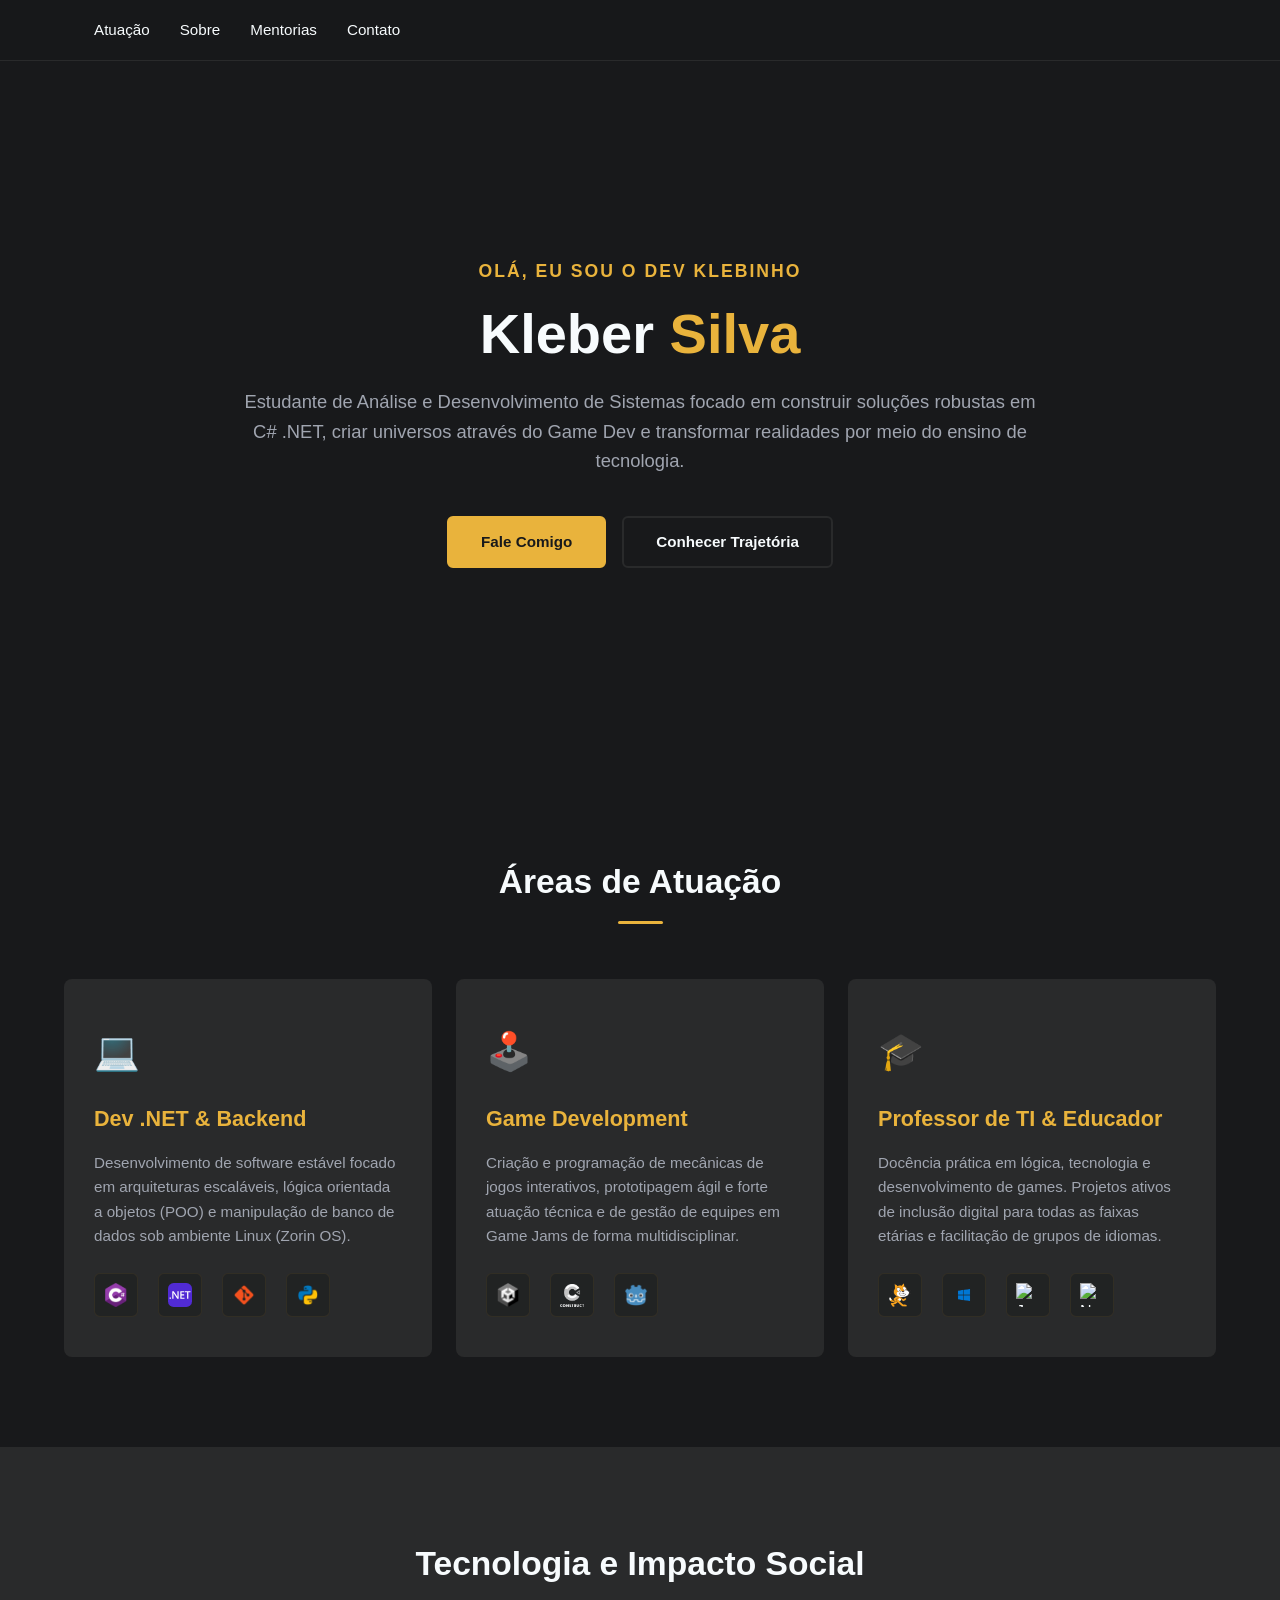
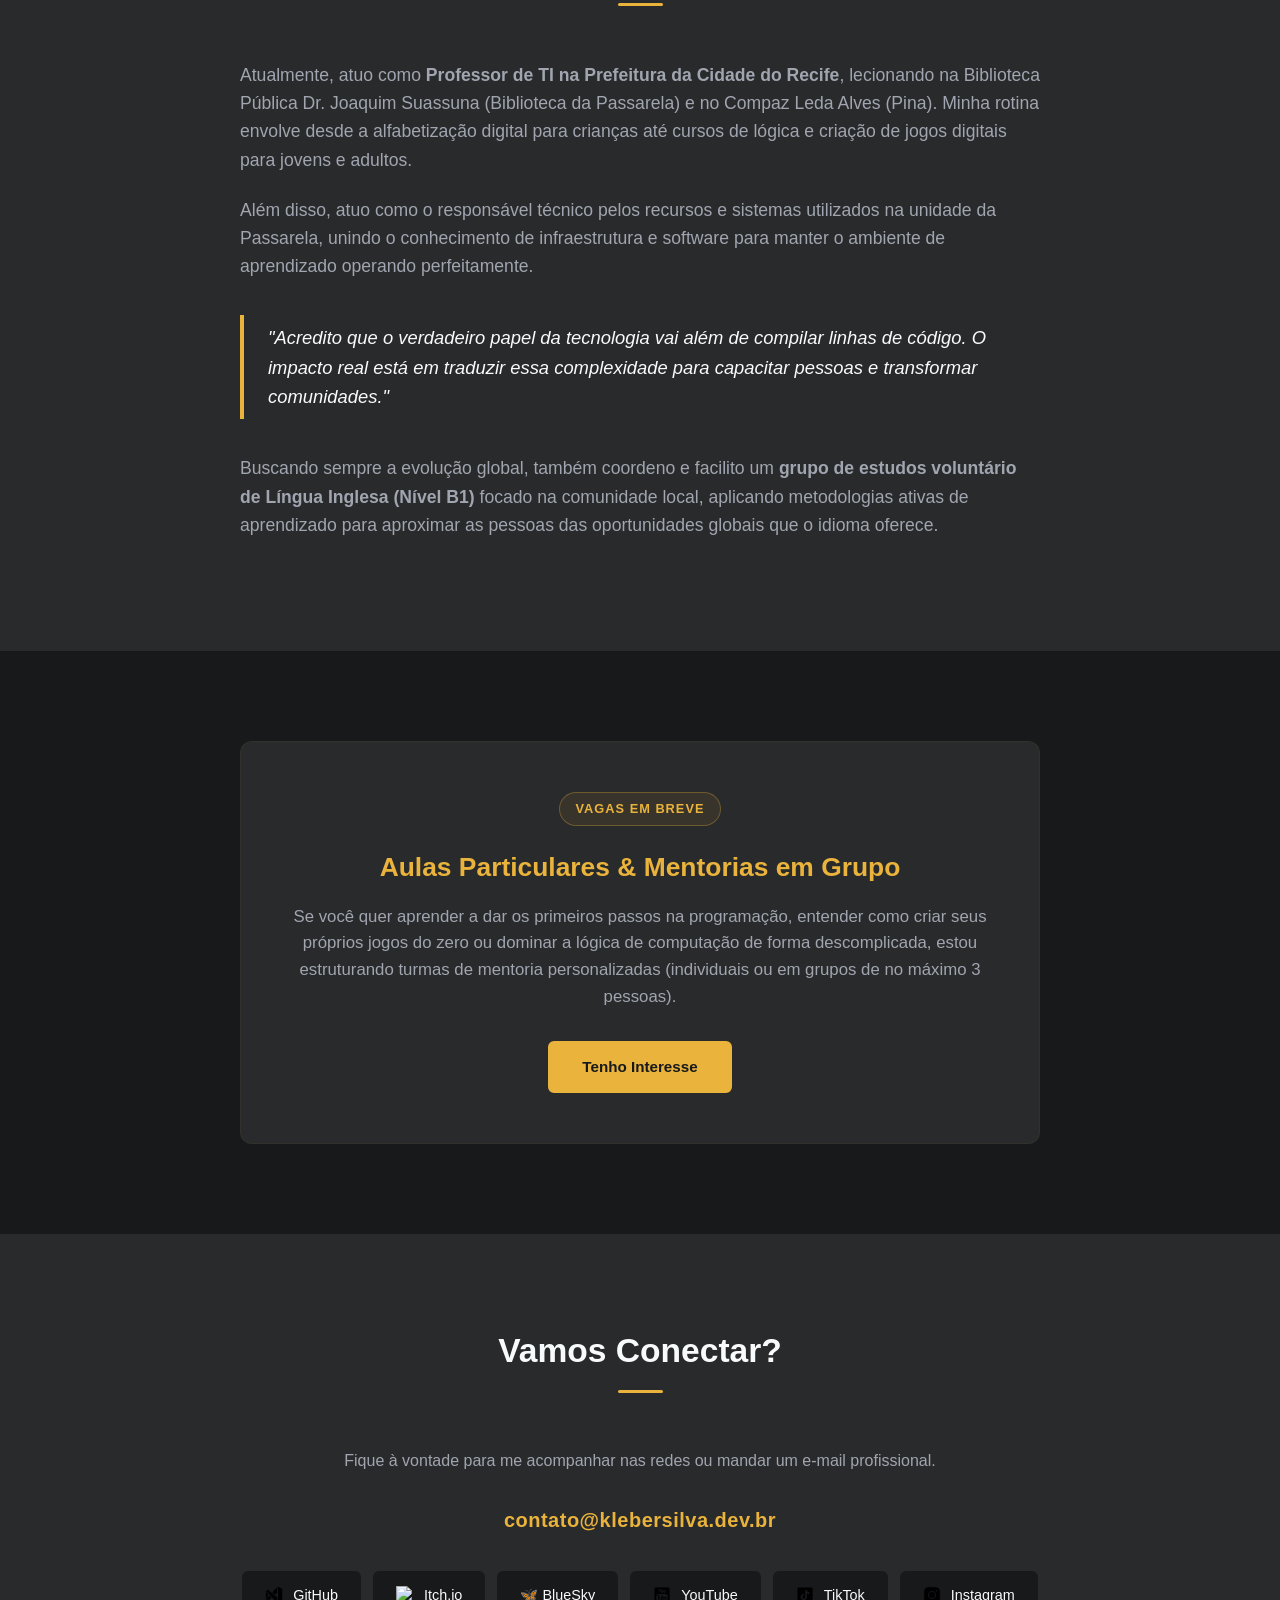
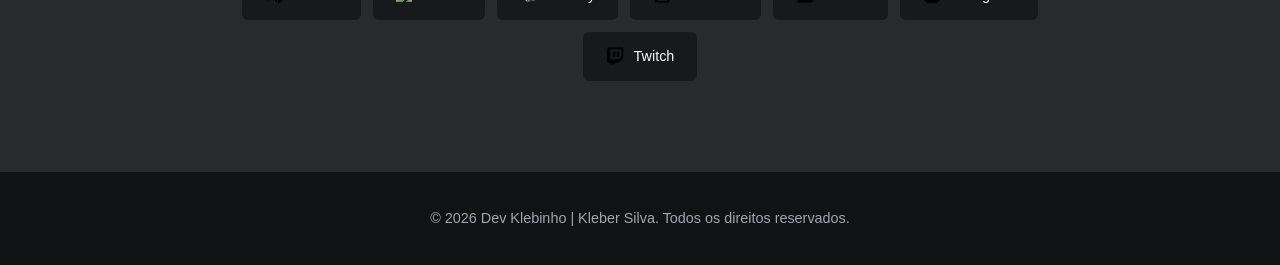
==== index.html @ 74c8eb82 "changing style.css to root paste" ====
<!DOCTYPE html>
<html lang="pt-BR">
<head>
    <meta charset="UTF-8">
    <meta name="viewport" content="width=device-width, initial-scale=1.0">
    <title>Kleber Silva | Portfolio</title>
    <link rel="stylesheet" href="./styles.css">
</head>
<body>

    <!-- NAVBAR -->
    <header>
        <div class="nav-container">
            <button class="menu-toggle" id="mobile-menu" aria-label="Abrir menu">
                <span class="bar"></span>
                <span class="bar"></span>
                <span class="bar"></span>
            </button>
            <nav class="nav-menu">
                <a href="#vertentes">Atuação</a>
                <a href="#sobre">Sobre</a>
                <a href="#mentorias">Mentorias</a>
                <a href="#contato">Contato</a>
            </nav>
        </div>
    </header>

    <!-- HERO SECTION -->
    <section class="hero">
        <div class="hero-container">
            <h2>OLÁ, EU SOU O DEV KLEBINHO</h2>
            <h1>Kleber <span>Silva</span></h1>
            <p>Estudante de Análise e Desenvolvimento de Sistemas focado em construir soluções robustas em C# .NET, criar universos através do Game Dev e transformar realidades por meio do ensino de tecnologia.</p>
            <div class="cta-buttons">
                <a href="#contato" class="btn btn-primary">Fale Comigo</a>
                <a href="#sobre" class="btn btn-secondary">Conhecer Trajetória</a>
            </div>
        </div>
    </section>

    <!-- VERTENTES SECTION -->
    <section id="vertentes" class="section-container">
        <h2 class="section-title">Áreas de Atuação</h2>
        <div class="verticais-grid">
            
            <!-- DEV .NET -->
            <div class="vertical-card">
                <div class="card-icon">💻</div>
                <h3>Dev .NET & Backend</h3>
                <p>Desenvolvimento de software estável focado em arquiteturas escaláveis, lógica orientada a objetos (POO) e manipulação de banco de dados sob ambiente Linux (Zorin OS).</p>
                <div class="tech-icons-grid">
                    <div class="icon-box"><img src="Public/Assets/icons/100px/c-sharp.png" alt="C#" title="C#"></div>
                    <div class="icon-box"><img src="Public/Assets/icons/DotNet.svg" alt="DOTNET" title=".NET"></div>
                    <div class="icon-box"><img src="Public/Assets/icons/50px/icons8-git-50.png" alt="Git" title="Git"></div>
                    <div class="icon-box"><img src="Public/Assets/icons/50px/icons8-python-50.png" alt="Python" title="Python"></div>
                </div>
            </div>

            <!-- GAME DEV -->
            <div class="vertical-card">
                <div class="card-icon">🕹️</div>
                <h3>Game Development</h3>
                <p>Criação e programação de mecânicas de jogos interativos, prototipagem ágil e forte atuação técnica e de gestão de equipes em Game Jams de forma multidisciplinar.</p>
                <div class="tech-icons-grid">
                    <div class="icon-box"><img src="Public/Assets/icons/100px/unity-icon.png" alt="Unity" title="Unity"></div>
                    <div class="icon-box"><img src="Public/Assets/icons/100px/construct-logo.png" alt="Construct 3" title="Construct 3"></div>
                    <div class="icon-box"><img src="Public/Assets/icons/50px/Godot_icon_50px.png" alt="Godot" title="Godot"></div>
                </div>
            </div>

            <!-- PROFESSOR DE TI -->
            <div class="vertical-card">
                <div class="card-icon">🎓</div>
                <h3>Professor de TI & Educador</h3>
                <p>Docência prática em lógica, tecnologia e desenvolvimento de games. Projetos ativos de inclusão digital para todas as faixas etárias e facilitação de grupos de idiomas.</p>
                <div class="tech-icons-grid">
                    <div class="icon-box"><img src="Public/Assets/icons/scratch-cat.png" alt="scratch" title="Scratch"></div>
                    <div class="icon-box"><img src="Public/Assets/icons/window-10-logo.webp" alt="windows" title="Windows"></div>
                    <div class="icon-box"><img src="Public/Assets/icons/" alt="JavaScript" title="JavaScript"></div>
                    <div class="icon-box"><img src="Public/Assets/icons/50px/icons8-nodejs-50.png" alt="Node.js" title="Node.js"></div>
                </div>
            </div>

        </div>
    </section>

    <!-- ABOUT & SOCIAL IMPACT SECTION -->
    <section id="sobre" class="bg-alternate">
        <div class="section-container">
            <h2 class="section-title">Tecnologia e Impacto Social</h2>
            <div class="about-content">
                <p>Atualmente, atuo como <strong>Professor de TI na Prefeitura da Cidade do Recife</strong>, lecionando na Biblioteca Pública Dr. Joaquim Suassuna (Biblioteca da Passarela) e no Compaz Leda Alves (Pina). Minha rotina envolve desde a alfabetização digital para crianças até cursos de lógica e criação de jogos digitais para jovens e adultos.</p>
                
                <p>Além disso, atuo como o responsável técnico pelos recursos e sistemas utilizados na unidade da Passarela, unindo o conhecimento de infraestrutura e software para manter o ambiente de aprendizado operando perfeitamente.</p>
                
                <div class="highlight-box">
                    "Acredito que o verdadeiro papel da tecnologia vai além de compilar linhas de código. O impacto real está em traduzir essa complexidade para capacitar pessoas e transformar comunidades."
                </div>

                <p>Buscando sempre a evolução global, também coordeno e facilito um <strong>grupo de estudos voluntário de Língua Inglesa (Nível B1)</strong> focado na comunidade local, aplicando metodologias ativas de aprendizado para aproximar as pessoas das oportunidades globais que o idioma oferece.</p>
            </div>
        </div>
    </section>

    <!-- MENTORIAS SECTION -->
    <section id="mentorias" class="section-container">
        <div class="mentoria-box">
            <span class="badge-vagas">VAGAS EM BREVE</span>
            <h3>Aulas Particulares & Mentorias em Grupo</h3>
            <p>Se você quer aprender a dar os primeiros passos na programação, entender como criar seus próprios jogos do zero ou dominar a lógica de computação de forma descomplicada, estou estruturando turmas de mentoria personalizadas (individuais ou em grupos de no máximo 3 pessoas).</p>
            <a href="mailto:contato@klebersilva.dev.br?subject=Interesse%20em%20Mentoria%20-%20Site" class="btn btn-primary">Tenho Interesse</a>
        </div>
    </section>

    <!-- CONTACT & SOCIALS SECTION -->
    <section id="contato" class="bg-alternate">
        <div class="section-container">
            <h2 class="section-title">Vamos Conectar?</h2>
            <p style="text-align: center; color: var(--text-muted); margin-bottom: 30px;">Fique à vontade para me acompanhar nas redes ou mandar um e-mail profissional.</p>
            
            <div style="text-align: center; margin-bottom: 35px;">
                <p style="font-size: 1.25rem; font-weight: bold; color: var(--accent-gold); letter-spacing: 0.5px;">contato@klebersilva.dev.br</p>
            </div>

            <div class="social-grid">
                <a href="https://github.com/devklebinho" target="_blank" class="social-link">
                    <img src="Public/Assets/icons/social/icons8-visual-studio-100.png" alt="GitHub" class="social-icon"> GitHub
                </a>
                <a href="https://devklebinho.itch.io" target="_blank" class="social-link">
                    <img src="Public/Assets/icons/social/icons8-itch-io-48.png" alt="Itch.io" class="social-icon"> Itch.io
                </a>
                <a href="https://bsky.app/profile/devklebinho.bsky.social" target="_blank" class="social-link">
                    🦋 BlueSky
                </a>
                <a href="https://www.youtube.com/@devklebinho" target="_blank" class="social-link">
                    <img src="Public/Assets/icons/social/icons8-youtube-100.png" alt="YouTube" class="social-icon"> YouTube
                </a>
                <a href="https://www.tiktok.com/@devklebinho" target="_blank" class="social-link">
                    <img src="Public/Assets/icons/social/icons8-tiktok-100.png" alt="TikTok" class="social-icon"> TikTok
                </a>
                <a href="https://www.instagram.com/devklebinho" target="_blank" class="social-link">
                    <img src="Public/Assets/icons/social/icons8-instagram-100.png" alt="Instagram" class="social-icon"> Instagram
                </a>
                <a href="https://twitch.tv/devklebinho" target="_blank" class="social-link">
                    <img src="Public/Assets/icons/social/icons8-twitch-100.png" alt="Twitch" class="social-icon"> Twitch
                </a>
            </div>
        </div>
    </section>

    <!-- FOOTER -->
    <footer>
        <p>&copy; 2026 Dev Klebinho | Kleber Silva. Todos os direitos reservados.</p>
    </footer>

    <script src="script.js"></script>
</body>
</html>
---- styles.css ----
* {
    box-sizing: border-box;
    margin: 0;
    padding: 0;
    font-family: 'Segoe UI', Tahoma, Geneva, Verdana, sans-serif;
    scroll-behavior: smooth;
}

:root {
    --bg-dark: #18191b;
    --bg-gray: #292a2b;
    --accent-gold: #e9b33c;
    --text-light: #f7fbfd;
    --text-muted: #a0a5b0;
    --card-hover: #323436;
}

body {
    background-color: var(--bg-dark);
    color: var(--text-light);
    line-height: 1.6;
}

/* NAVBAR */
header {
    background-color: rgba(24, 25, 27, 0.95);
    position: fixed;
    width: 100%;
    top: 0;
    left: 0;
    z-index: 1000;
    border-bottom: 1px solid var(--bg-gray);
    backdrop-filter: blur(5px);
}

.nav-container {
    max-width: 1200px;
    margin: 0 auto;
    display: flex;
    justify-content: space-between;
    align-items: center;
    padding: 18px 24px;
}

.logo {
    font-size: 1.35rem;
    font-weight: bold;
    color: var(--text-light);
    text-decoration: none;
    letter-spacing: 0.5px;
}

.logo span {
    color: var(--accent-gold);
}

.nav-menu {
    display: flex;
    align-items: center;
}

.nav-menu a {
    color: var(--text-light);
    text-decoration: none;
    margin-left: 30px;
    font-size: 0.95rem;
    font-weight: 500;
    transition: color 0.25s ease;
}

.nav-menu a:hover {
    color: var(--accent-gold);
}

.menu-toggle {
    display: none;
    flex-direction: column;
    cursor: pointer;
    background: transparent;
    border: none;
}

.menu-toggle .bar {
    width: 25px;
    height: 3px;
    background-color: var(--text-light);
    margin: 4px 0;
    transition: 0.3s ease;
}

/* HERO SECTION */
.hero {
    min-height: 85vh;
    display: flex;
    align-items: center;
    justify-content: center;
    padding: 140px 24px 80px 24px;
    text-align: center;
}

.hero-container {
    max-width: 800px;
}

.hero h2 {
    font-size: 1.1rem;
    color: var(--accent-gold);
    margin-bottom: 15px;
    font-weight: 600;
    letter-spacing: 2px;
}

.hero h1 {
    font-size: 3.5rem;
    font-weight: 800;
    margin-bottom: 20px;
    color: var(--text-light);
    line-height: 1.2;
}

.hero h1 span {
    color: var(--accent-gold);
}

.hero p {
    font-size: 1.15rem;
    color: var(--text-muted);
    margin-bottom: 40px;
}

/* CTA BUTTONS */
.cta-buttons {
    display: flex;
    justify-content: center;
    gap: 16px;
}

.btn {
    display: inline-block;
    padding: 12px 32px;
    border-radius: 6px;
    font-weight: 600;
    text-decoration: none;
    transition: all 0.25s ease;
    font-size: 0.95rem;
}

.btn-primary {
    background-color: var(--accent-gold);
    color: var(--bg-dark);
    border: 2px solid var(--accent-gold);
}

.btn-primary:hover {
    background-color: transparent;
    color: var(--accent-gold);
}

.btn-secondary {
    background-color: transparent;
    color: var(--text-light);
    border: 2px solid var(--bg-gray);
}

.btn-secondary:hover {
    border-color: var(--accent-gold);
    color: var(--accent-gold);
    background-color: rgba(233, 179, 60, 0.02);
}

/* SECTIONS STRUCTURE */
.section-container {
    max-width: 1200px;
    margin: 0 auto;
    padding: 90px 24px;
}

.section-title {
    text-align: center;
    font-size: 2.1rem;
    margin-bottom: 55px;
    color: var(--text-light);
}

.section-title::after {
    content: '';
    display: block;
    width: 45px;
    height: 3px;
    background-color: var(--accent-gold);
    margin: 12px auto 0 auto;
    border-radius: 2px;
}

.bg-alternate {
    background-color: var(--bg-gray);
}

/* VERTICAIS GRID */
.verticais-grid {
    display: grid;
    grid-template-columns: repeat(3, 1fr);
    gap: 24px;
}

.vertical-card {
    background-color: var(--bg-gray);
    padding: 40px 30px;
    border-radius: 8px;
    border-top: 4px solid transparent;
    display: flex;
    flex-direction: column;
    transition: transform 0.3s ease, border-top-color 0.3s ease, background-color 0.3s ease;
}

.bg-alternate .vertical-card {
    background-color: var(--bg-dark);
}

.vertical-card:hover {
    transform: translateY(-6px);
    border-top-color: var(--accent-gold);
    background-color: var(--card-hover);
}

.card-icon {
    font-size: 2.3rem;
    margin-bottom: 20px;
}

.vertical-card h3 {
    font-size: 1.35rem;
    color: var(--accent-gold);
    margin-bottom: 15px;
}

.vertical-card p {
    color: var(--text-muted);
    font-size: 0.95rem;
    margin-bottom: 25px;
}

/* TECH ICONS INNER GRID */
.tech-icons-grid {
    display: flex;
    flex-wrap: wrap;
    gap: 20px;
    margin-top: auto;
}

.icon-box {
    background-color: rgba(24, 25, 27, 0.4);
    width: 44px;
    height: 44px;
    border-radius: 6px;
    display: flex;
    align-items: center;
    justify-content: center;
    border: 1px solid rgba(233, 179, 60, 0.08);
    transition: border-color 0.25s, transform 0.25s;
}

.bg-alternate .icon-box {
    background-color: rgba(41, 42, 43, 0.5);
}

.icon-box:hover {
    border-color: var(--accent-gold);
    transform: scale(1.08);
}

.icon-box img {
    width: 24px;
    height: 24px;
    object-fit: contain;
}

/* ABOUT SECTION */
.about-content {
    max-width: 800px;
    margin: 0 auto;
    font-size: 1.1rem;
    color: var(--text-muted);
}

.about-content p {
    margin-bottom: 22px;
}

.highlight-box {
    border-left: 4px solid var(--accent-gold);
    padding: 8px 0 8px 24px;
    margin: 35px 0;
    color: var(--text-light);
    font-style: italic;
    font-size: 1.15rem;
}

/* MENTORIAS SECTION */
.mentoria-box {
    background-color: var(--bg-gray);
    border-radius: 12px;
    padding: 50px 40px;
    text-align: center;
    max-width: 800px;
    margin: 0 auto;
    border: 1px solid rgba(233, 179, 60, 0.05);
}

.mentoria-box h3 {
    font-size: 1.65rem;
    color: var(--accent-gold);
    margin-bottom: 15px;
}

.mentoria-box p {
    color: var(--text-muted);
    margin-bottom: 30px;
    font-size: 1.05rem;
}

.badge-vagas {
    display: inline-block;
    background-color: rgba(233, 179, 60, 0.08);
    color: var(--accent-gold);
    padding: 6px 16px;
    border-radius: 20px;
    font-weight: 700;
    font-size: 0.8rem;
    margin-bottom: 20px;
    border: 1px solid rgba(233, 179, 60, 0.3);
    letter-spacing: 1px;
}

/* CONTACT & SOCIALS GRID */
.social-grid {
    display: flex;
    flex-wrap: wrap;
    justify-content: center;
    gap: 12px;
    max-width: 900px;
    margin: 30px auto 0 auto;
}

.social-link {
    display: flex;
    align-items: center;
    background-color: var(--bg-dark);
    color: var(--text-light);
    padding: 12px 22px;
    border-radius: 6px;
    text-decoration: none;
    font-weight: 500;
    font-size: 0.9rem;
    transition: all 0.25s ease;
    border: 1px solid transparent;
}

.social-link:hover {
    background-color: transparent;
    border-color: var(--accent-gold);
    color: var(--accent-gold);
    transform: translateY(-2px);
}

.social-icon {
    width: 18px;
    height: 18px;
    margin-right: 10px;
    object-fit: contain;
}

/* FOOTER */
footer {
    background-color: #111213;
    text-align: center;
    padding: 35px 24px;
    font-size: 0.9rem;
    color: var(--text-muted);
    border-top: 1px solid var(--bg-gray);
}

/* RESPONSIVIDADE */
@media (max-width: 992px) {
    .verticais-grid {
        grid-template-columns: 1fr;
        gap: 20px;
    }
    .hero h1 {
        font-size: 2.8rem;
    }
}

@media (max-width: 768px) {
    .menu-toggle {
        display: flex;
    }

    .nav-menu {
        display: none;
        flex-direction: column;
        width: 100%;
        position: absolute;
        top: 100%;
        left: 0;
        background-color: var(--bg-dark);
        border-bottom: 1px solid var(--bg-gray);
        padding: 20px 0;
        box-shadow: 0 10px 15px rgba(0,0,0,0.4);
    }

    .nav-menu.active {
        display: flex;
    }

    .nav-menu a {
        margin: 12px 0;
        width: 100%;
        text-align: center;
        font-size: 1.1rem;
        margin-left: 0;
    }
    
    .menu-toggle.active .bar:nth-child(2) { opacity: 0; }
    .menu-toggle.active .bar:nth-child(1) { transform: translateY(11px) rotate(45deg); }
    .menu-toggle.active .bar:nth-child(3) { transform: translateY(-11px) rotate(-45deg); }

    .hero h1 {
        font-size: 2.3rem;
    }
    .hero h2 {
        font-size: 0.95rem;
    }
    .cta-buttons {
        flex-direction: column;
        gap: 12px;
    }
    .btn {
        width: 100%;
    }
}
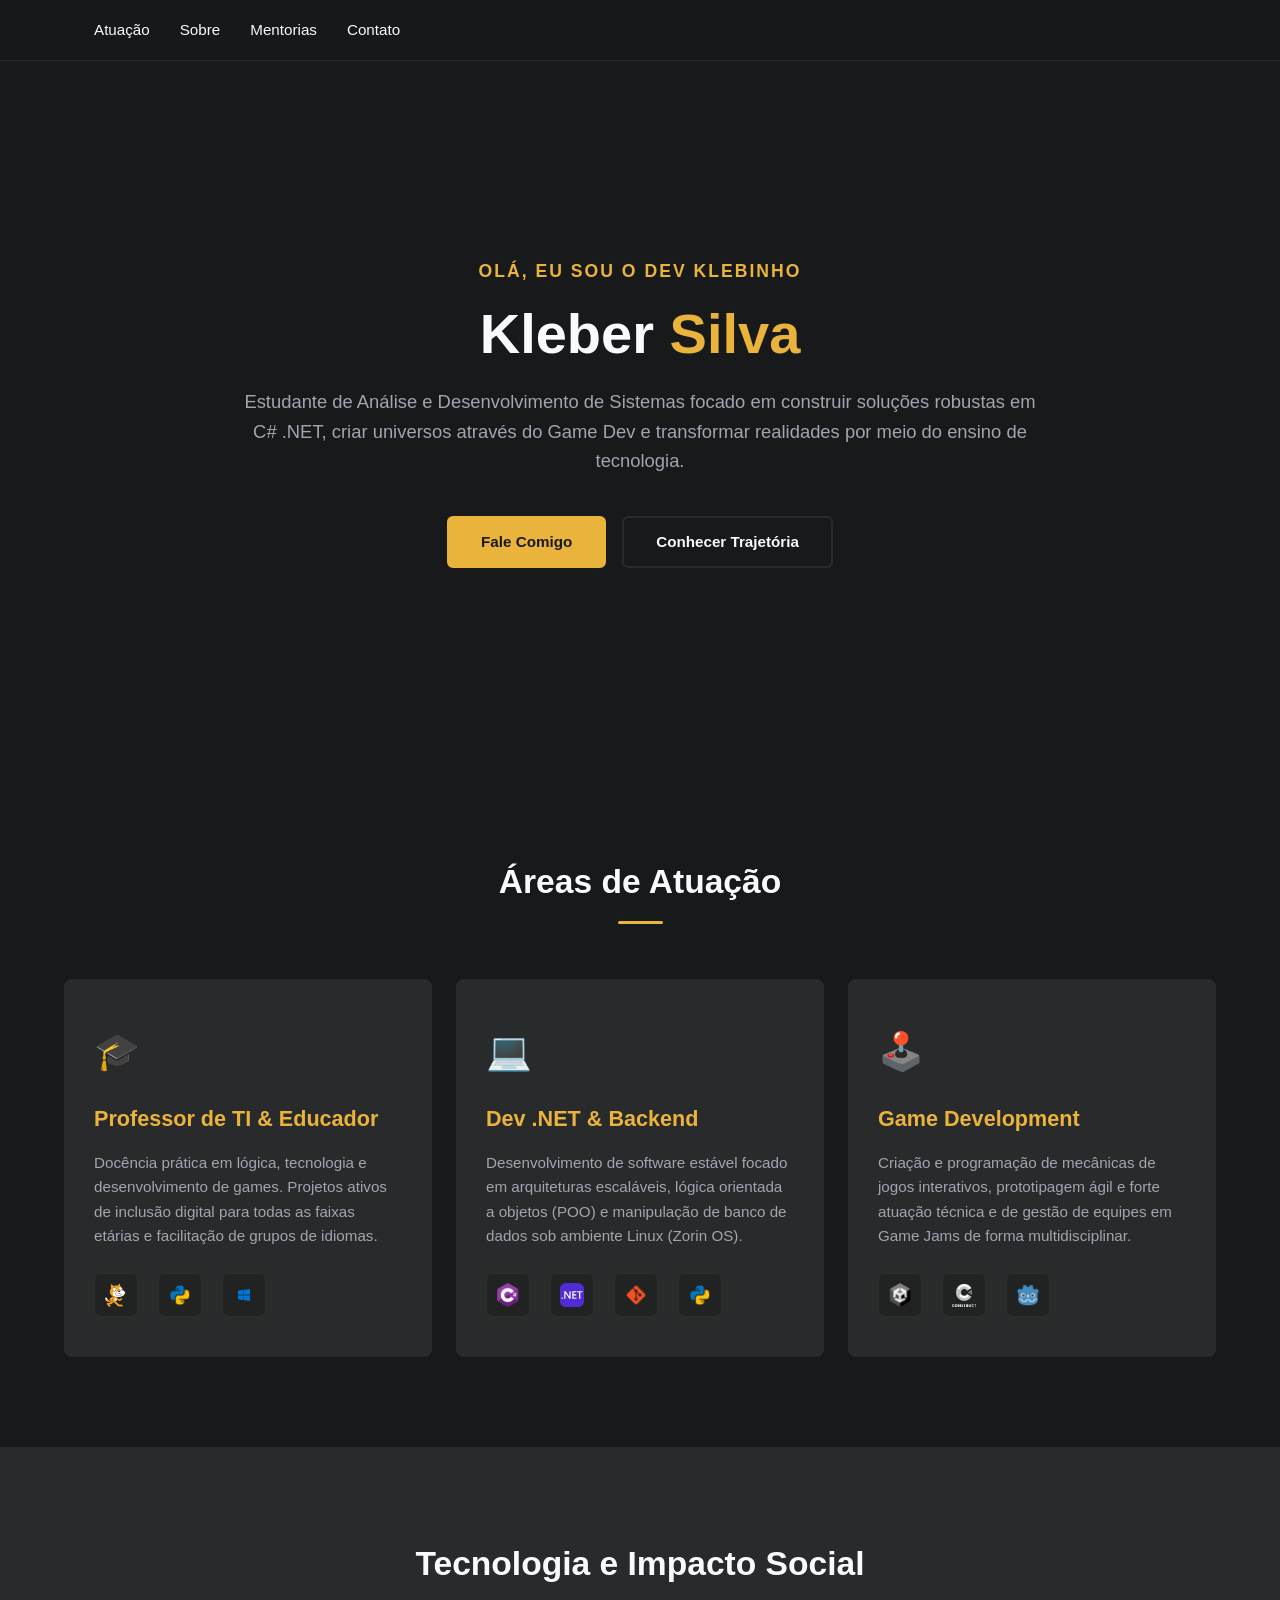
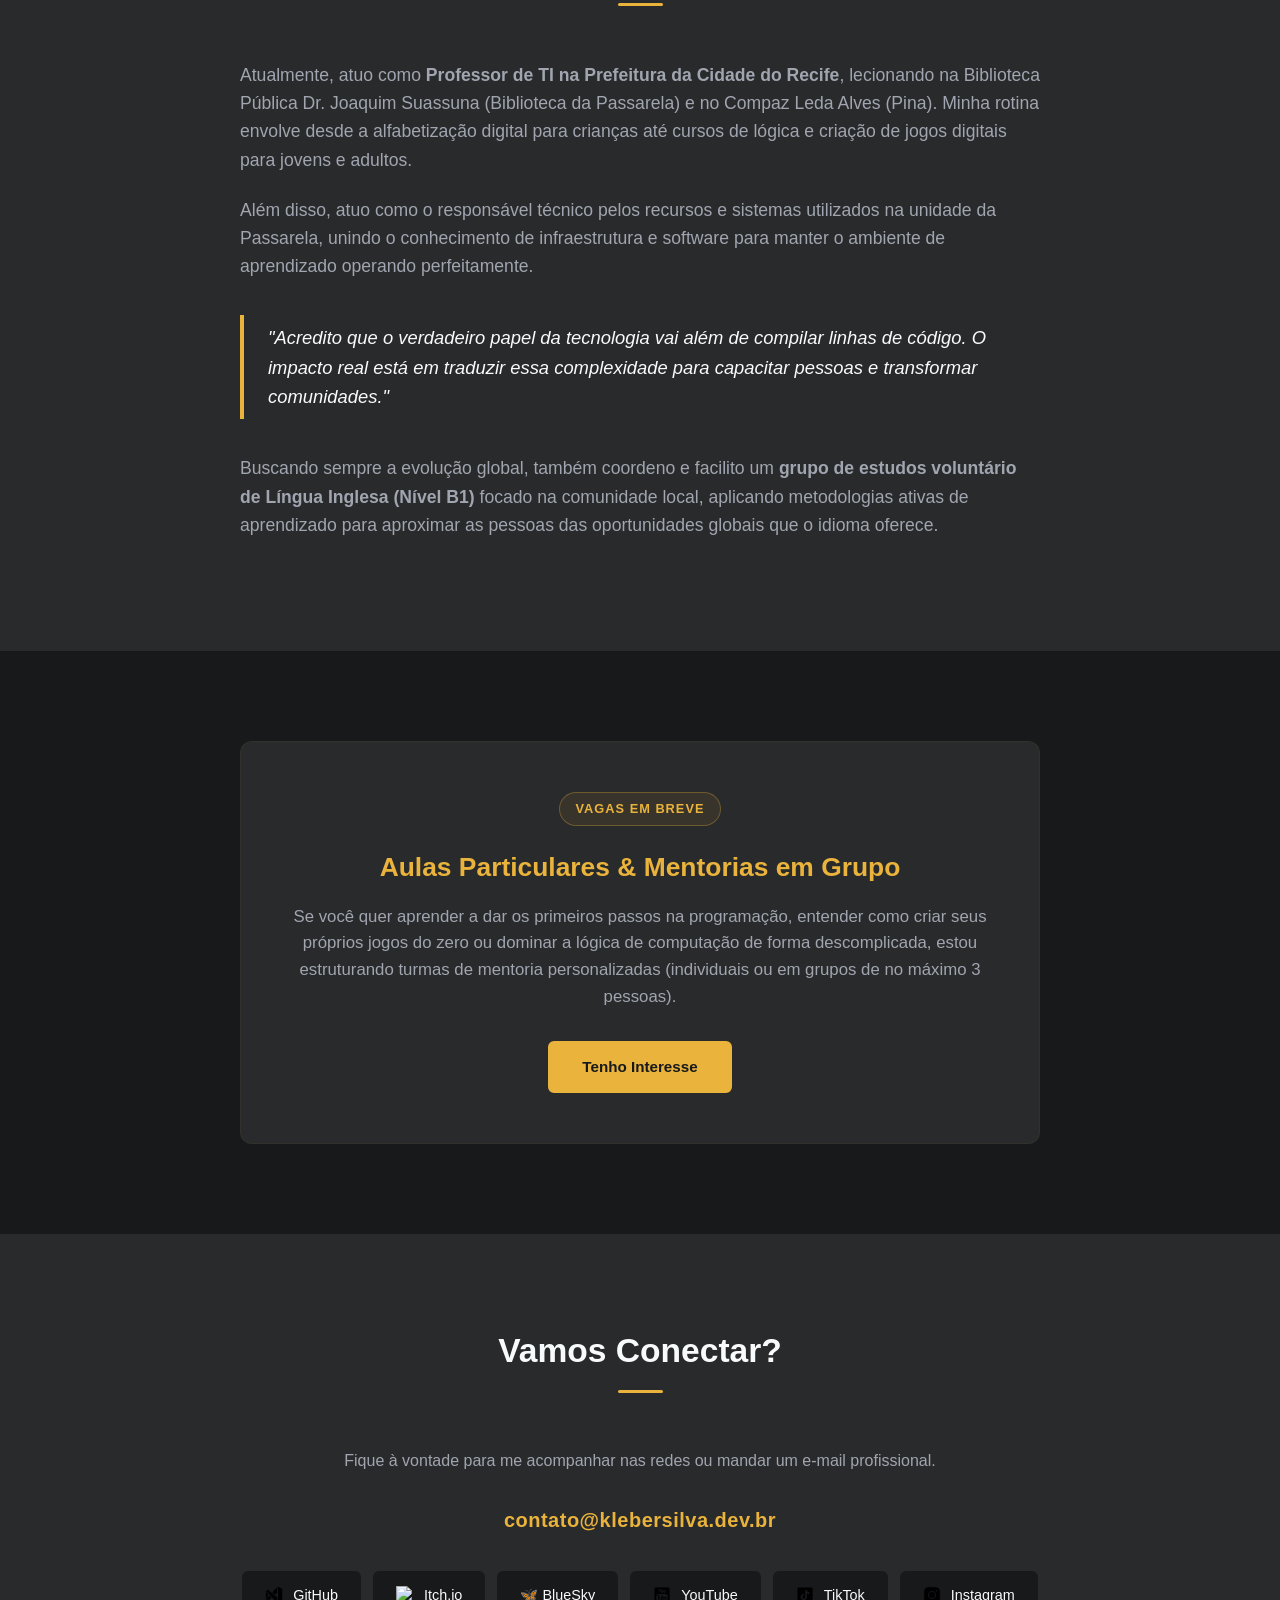
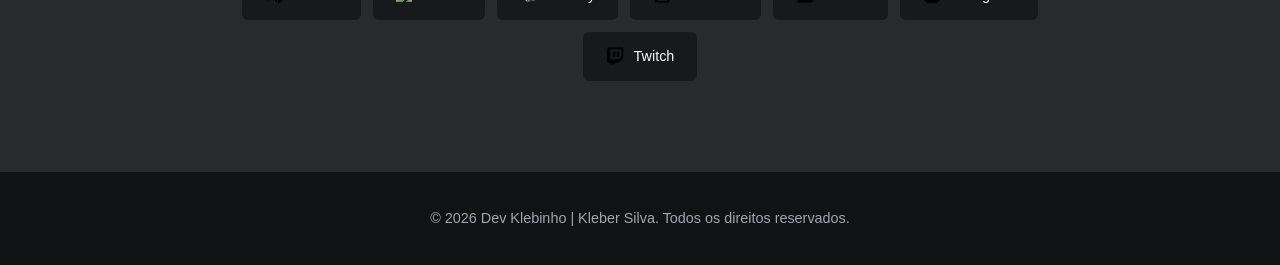
==== commit 18673e78: "updating icons" ====
--- a/index.html
+++ b/index.html
@@ -42,7 +42,19 @@
     <section id="vertentes" class="section-container">
         <h2 class="section-title">Áreas de Atuação</h2>
         <div class="verticais-grid">
-            
+
+            <!-- PROFESSOR DE TI -->
+            <div class="vertical-card">
+                <div class="card-icon">🎓</div>
+                <h3>Professor de TI & Educador</h3>
+                <p>Docência prática em lógica, tecnologia e desenvolvimento de games. Projetos ativos de inclusão digital para todas as faixas etárias e facilitação de grupos de idiomas.</p>
+                <div class="tech-icons-grid">
+                    <div class="icon-box"><img src="Public/Assets/icons/scratch-cat.png" alt="scratch" title="Scratch"></div>
+                    <div class="icon-box"><img src="Public/Assets/icons/50px/icons8-python-50.png" alt="Python" title="Python"></div>
+                    <div class="icon-box"><img src="Public/Assets/icons/window-10-logo.webp" alt="windows" title="Windows"></div>
+                </div>
+            </div>
+
             <!-- DEV .NET -->
             <div class="vertical-card">
                 <div class="card-icon">💻</div>
@@ -65,19 +77,6 @@
                     <div class="icon-box"><img src="Public/Assets/icons/100px/unity-icon.png" alt="Unity" title="Unity"></div>
                     <div class="icon-box"><img src="Public/Assets/icons/100px/construct-logo.png" alt="Construct 3" title="Construct 3"></div>
                     <div class="icon-box"><img src="Public/Assets/icons/50px/Godot_icon_50px.png" alt="Godot" title="Godot"></div>
-                </div>
-            </div>
-
-            <!-- PROFESSOR DE TI -->
-            <div class="vertical-card">
-                <div class="card-icon">🎓</div>
-                <h3>Professor de TI & Educador</h3>
-                <p>Docência prática em lógica, tecnologia e desenvolvimento de games. Projetos ativos de inclusão digital para todas as faixas etárias e facilitação de grupos de idiomas.</p>
-                <div class="tech-icons-grid">
-                    <div class="icon-box"><img src="Public/Assets/icons/scratch-cat.png" alt="scratch" title="Scratch"></div>
-                    <div class="icon-box"><img src="Public/Assets/icons/window-10-logo.webp" alt="windows" title="Windows"></div>
-                    <div class="icon-box"><img src="Public/Assets/icons/" alt="JavaScript" title="JavaScript"></div>
-                    <div class="icon-box"><img src="Public/Assets/icons/50px/icons8-nodejs-50.png" alt="Node.js" title="Node.js"></div>
                 </div>
             </div>
 
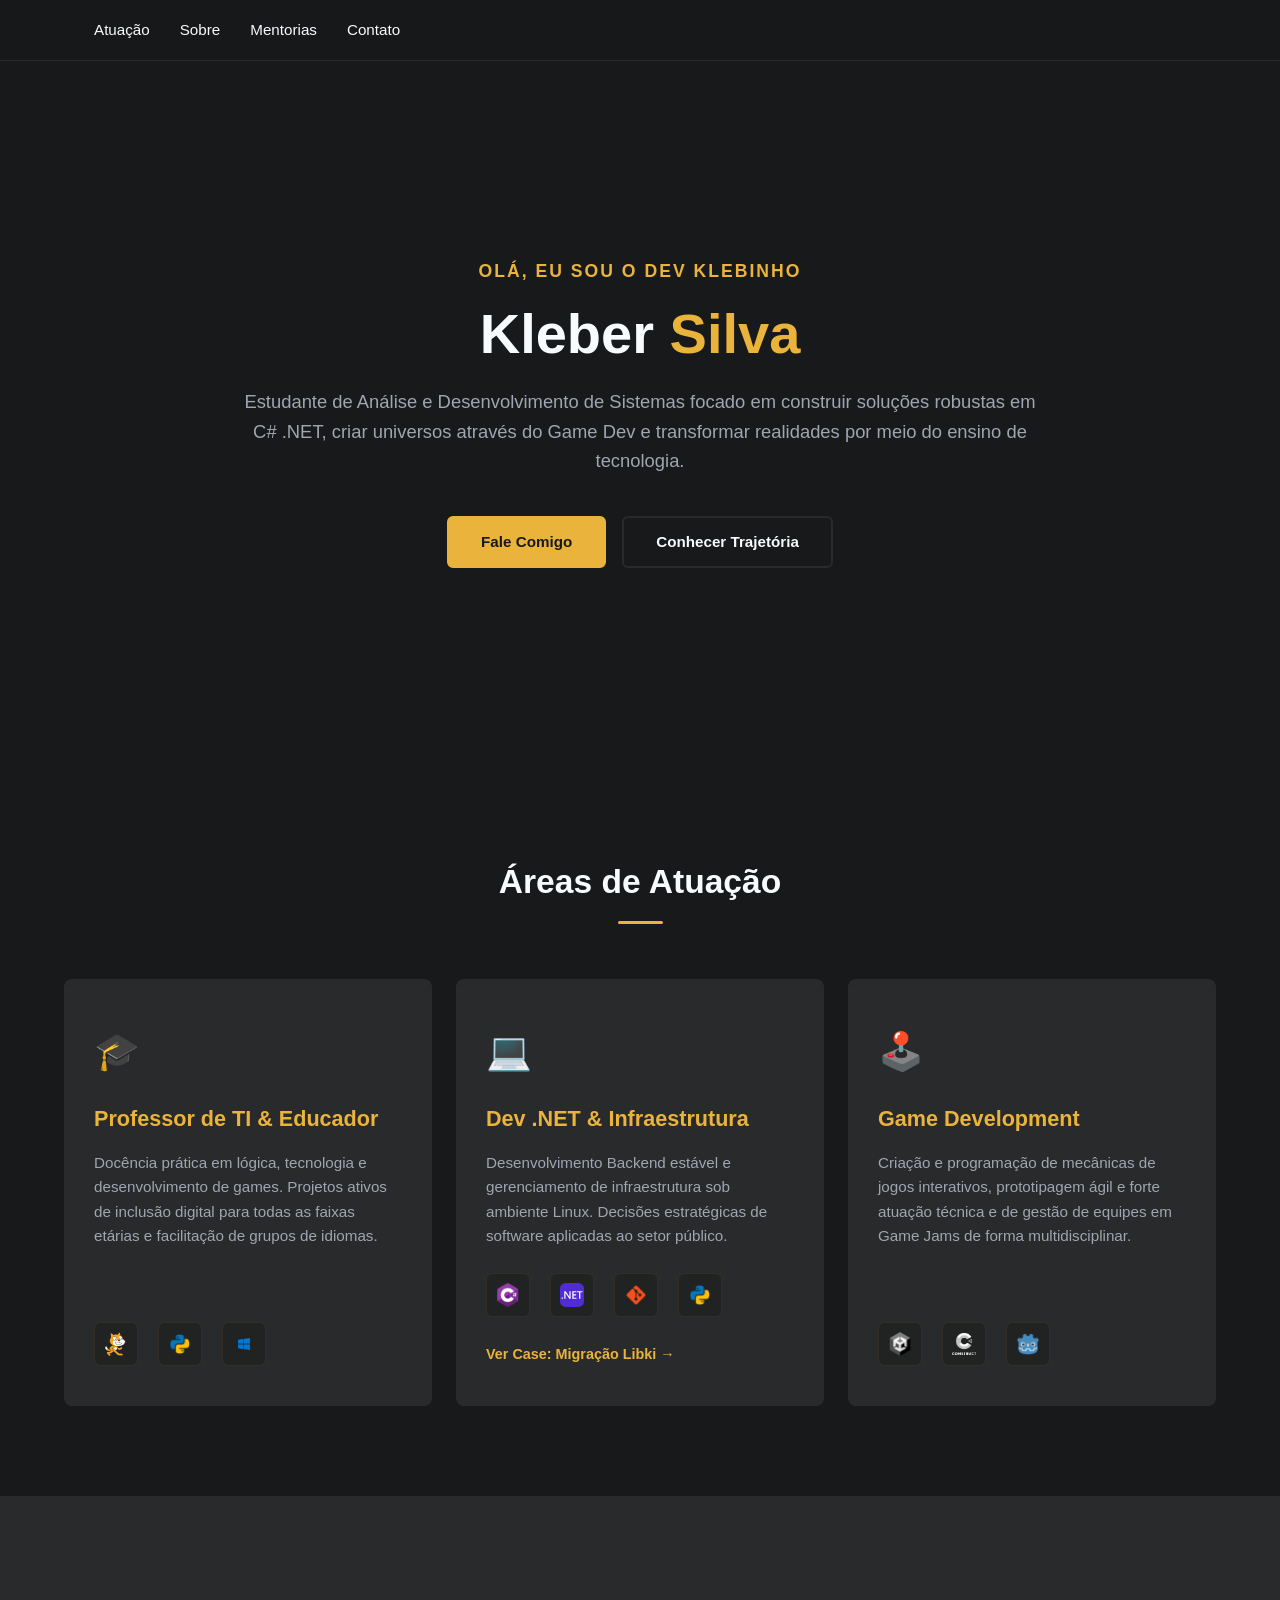
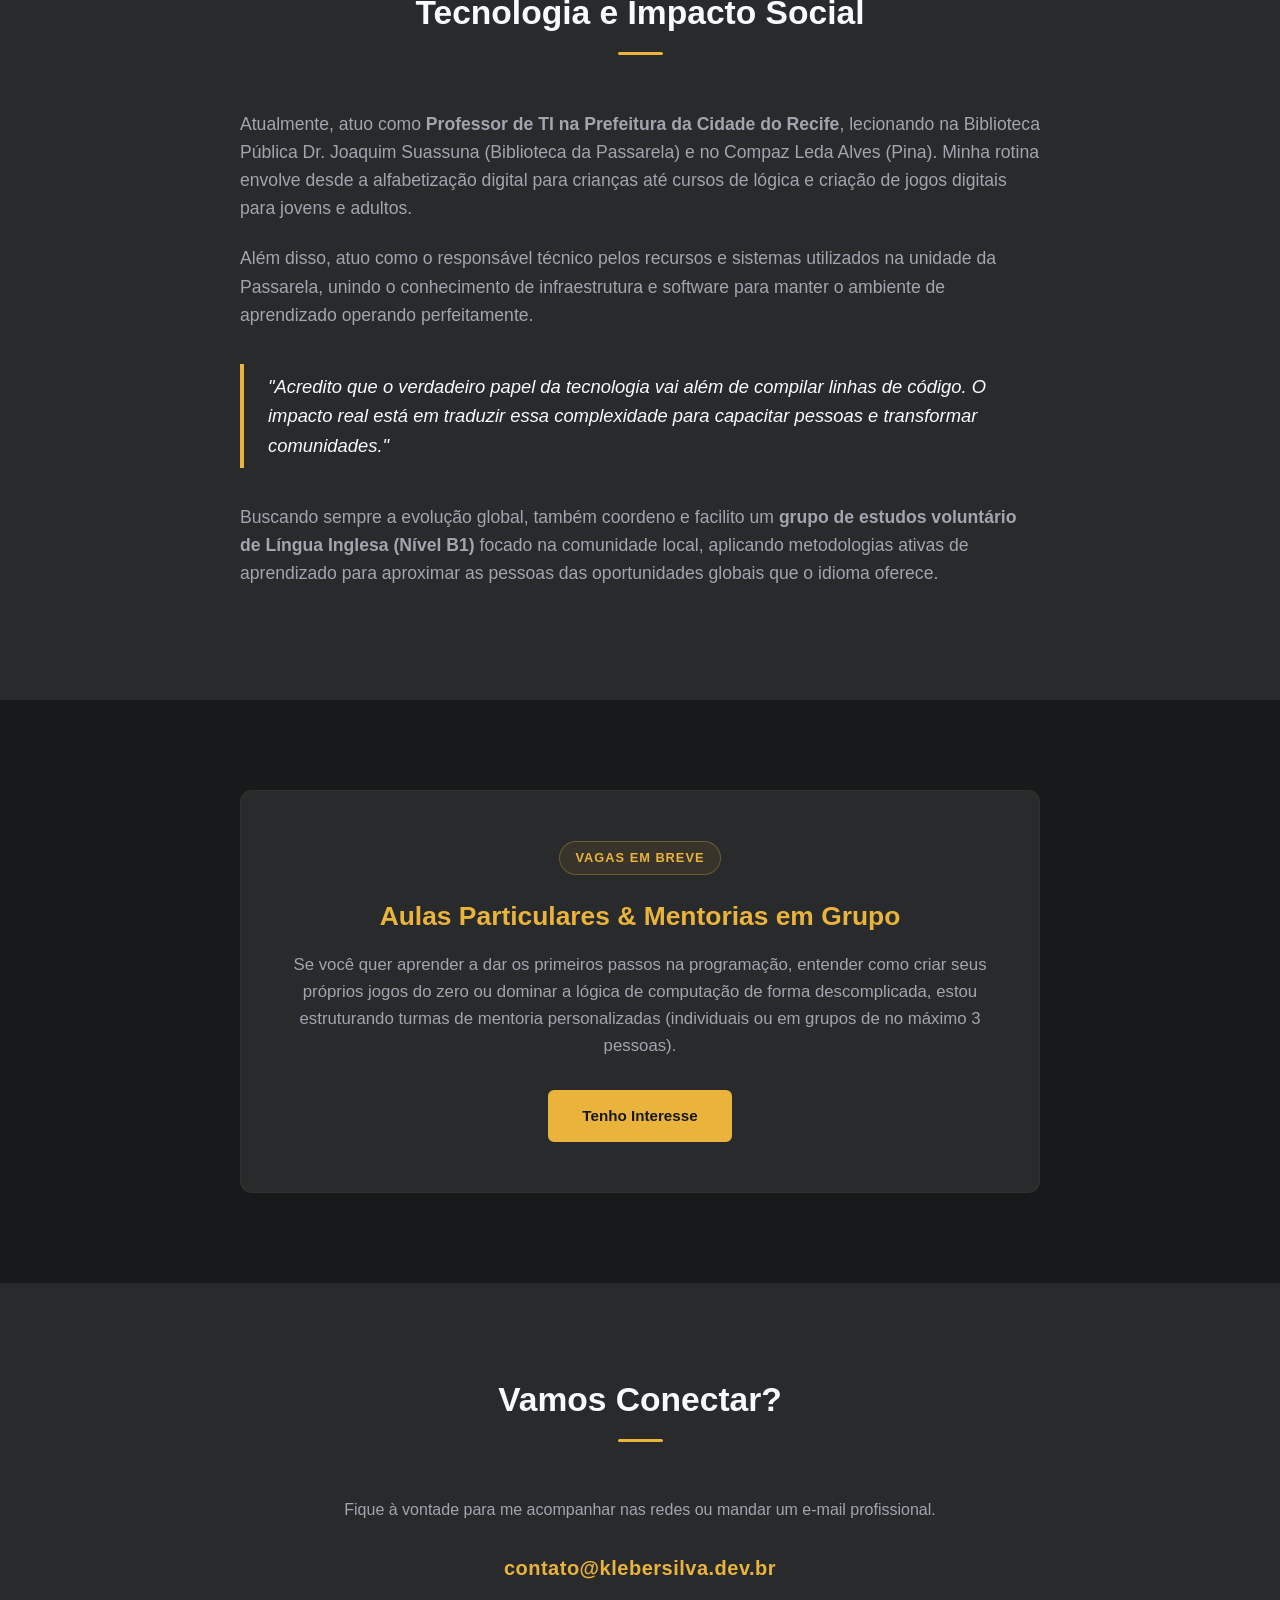
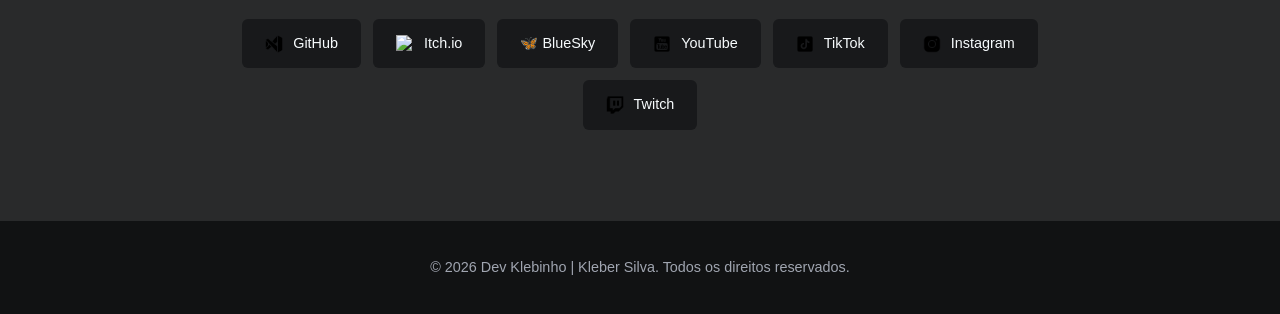
==== commit 5e00ee60: "adding case de sucesso" ====
--- a/index.html
+++ b/index.html
@@ -58,16 +58,20 @@
             <!-- DEV .NET -->
             <div class="vertical-card">
                 <div class="card-icon">💻</div>
-                <h3>Dev .NET & Backend</h3>
-                <p>Desenvolvimento de software estável focado em arquiteturas escaláveis, lógica orientada a objetos (POO) e manipulação de banco de dados sob ambiente Linux (Zorin OS).</p>
+                <h3>Dev .NET & Infraestrutura</h3>
+                <p>Desenvolvimento Backend estável e gerenciamento de infraestrutura sob ambiente Linux. Decisões estratégicas de software aplicadas ao setor público.</p>
                 <div class="tech-icons-grid">
                     <div class="icon-box"><img src="Public/Assets/icons/100px/c-sharp.png" alt="C#" title="C#"></div>
                     <div class="icon-box"><img src="Public/Assets/icons/DotNet.svg" alt="DOTNET" title=".NET"></div>
                     <div class="icon-box"><img src="Public/Assets/icons/50px/icons8-git-50.png" alt="Git" title="Git"></div>
                     <div class="icon-box"><img src="Public/Assets/icons/50px/icons8-python-50.png" alt="Python" title="Python"></div>
                 </div>
+                <br>                
+                <!-- Linha a ser adicionada no final do card: -->
+                <a href="cases/case-libki.html" class="case-link" style="color: var(--accent-gold); text-decoration: none; font-weight: 600; margin-top: auto; display: inline-block; font-size: 0.9rem;">
+                    Ver Case: Migração Libki →
+                </a>
             </div>
-
             <!-- GAME DEV -->
             <div class="vertical-card">
                 <div class="card-icon">🕹️</div>
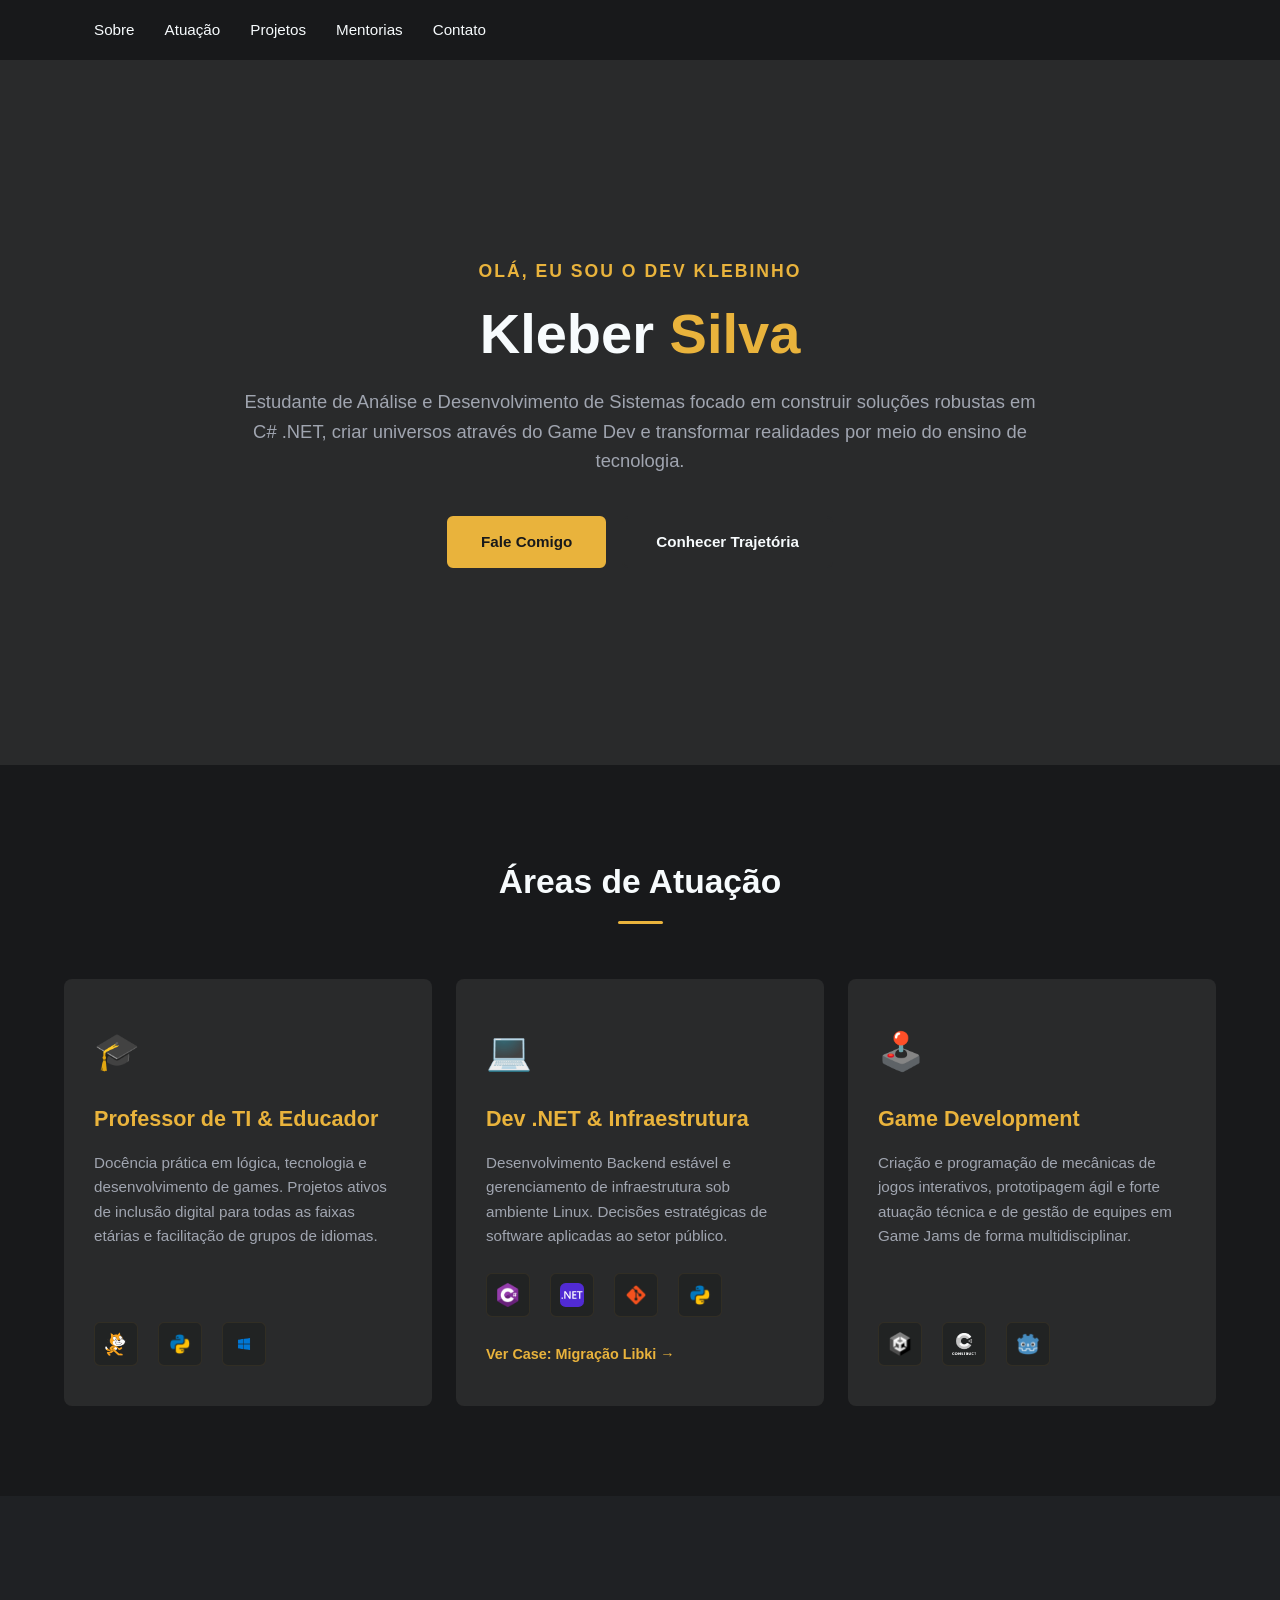
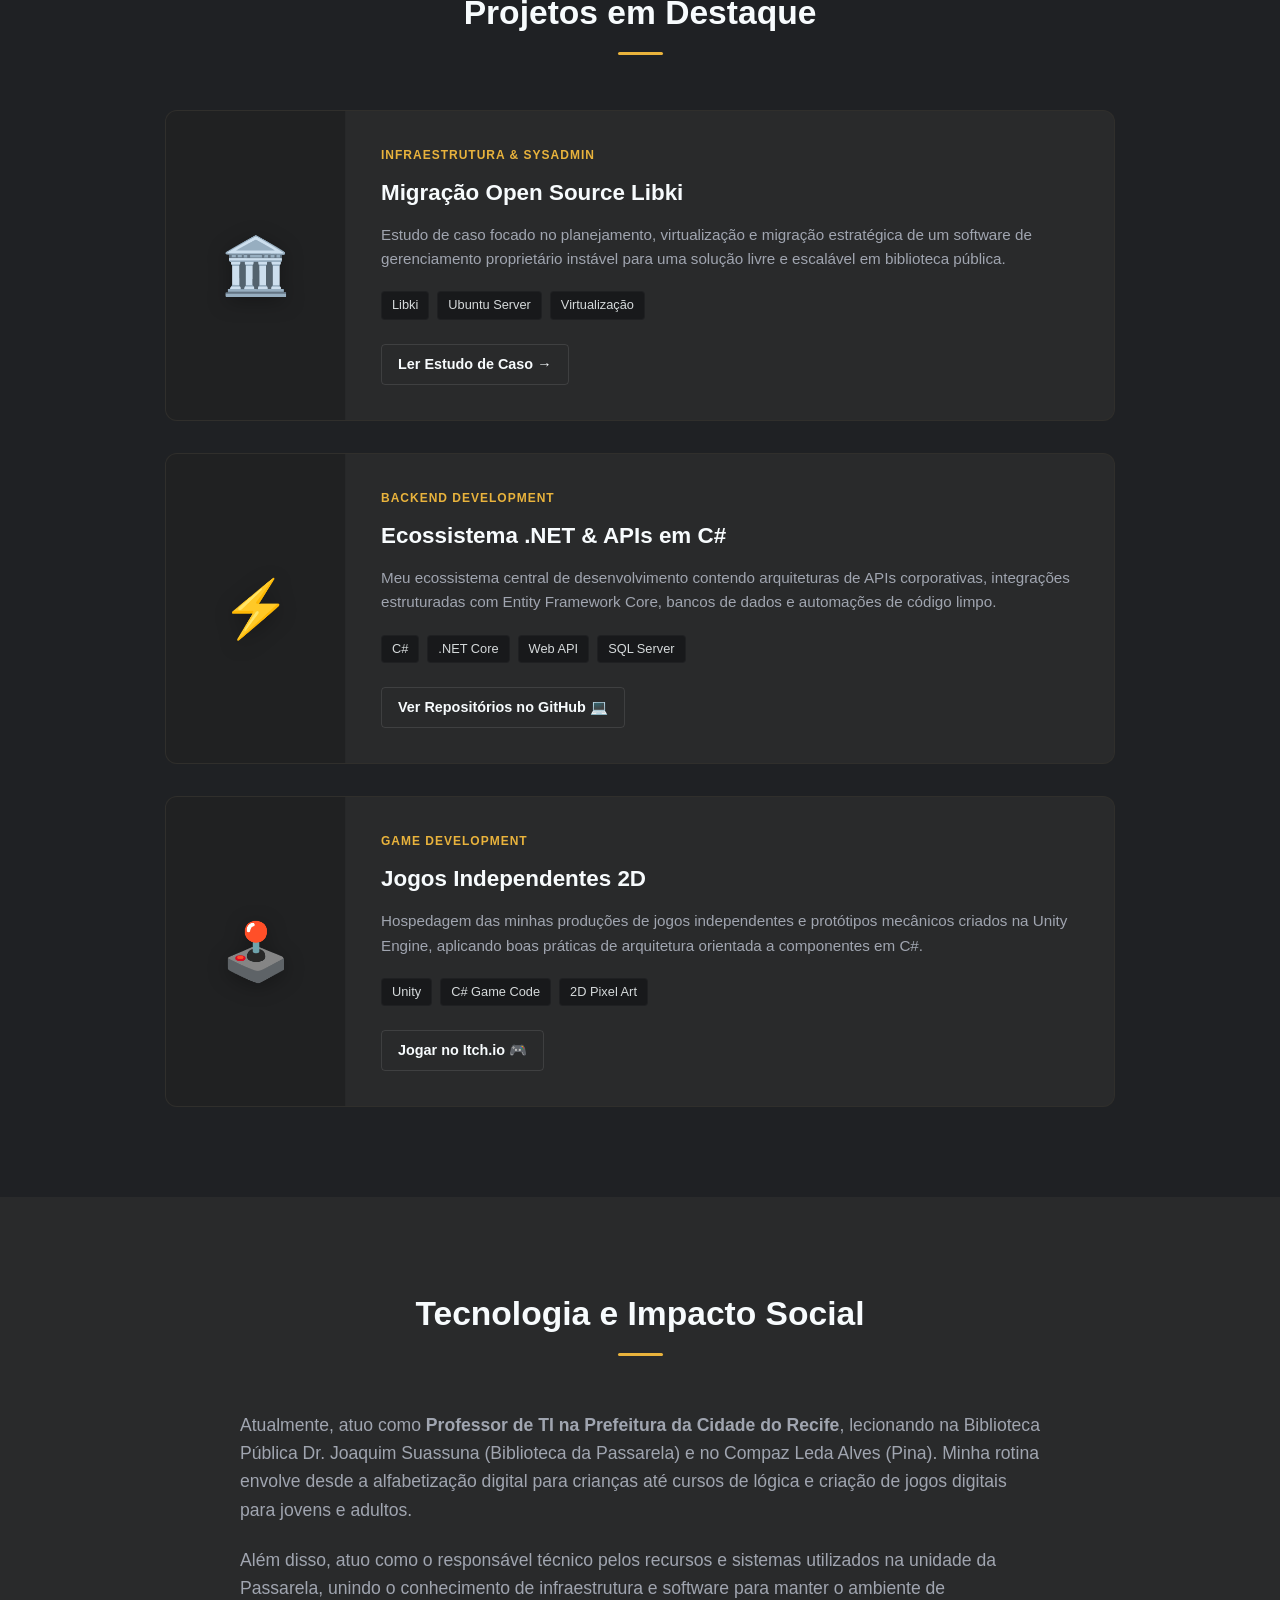
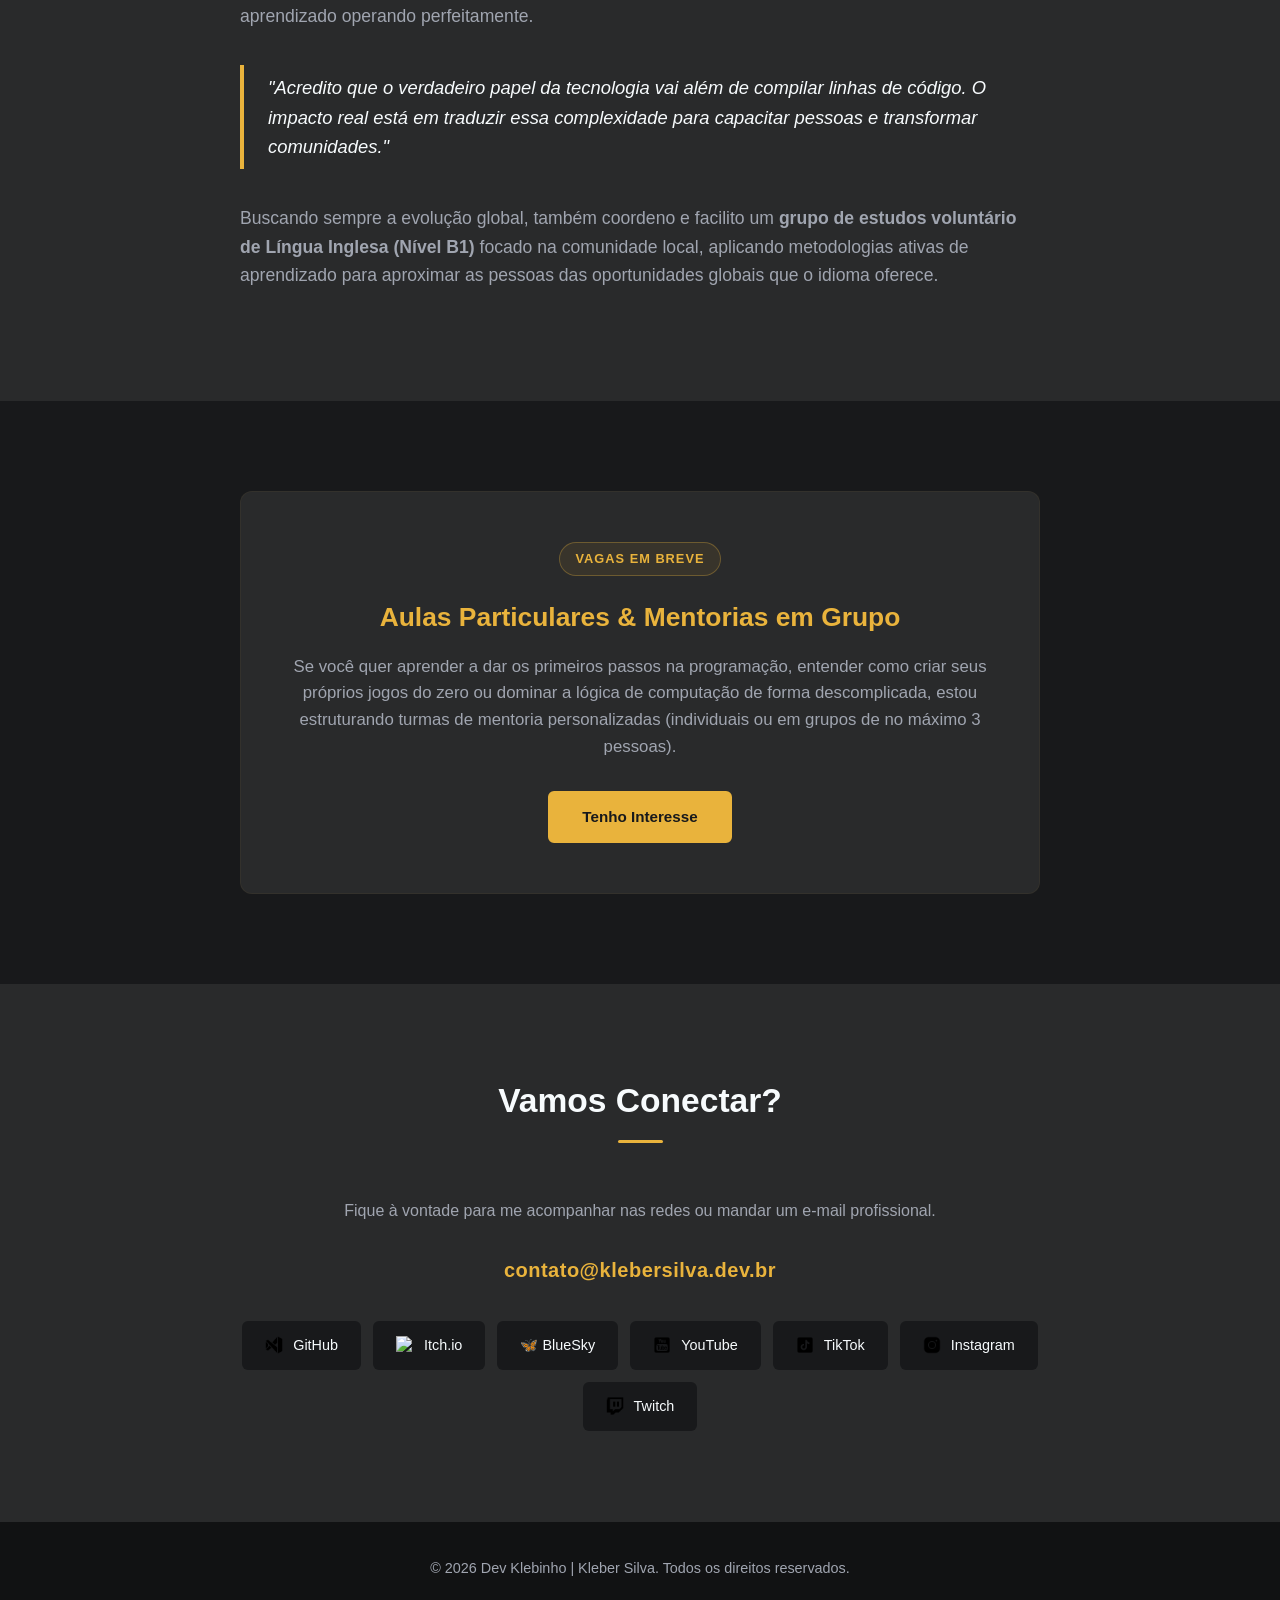
==== commit 1b20eaf4: "organizing styles" ====
--- a/index.html
+++ b/index.html
@@ -17,8 +17,9 @@
                 <span class="bar"></span>
             </button>
             <nav class="nav-menu">
-                <a href="#vertentes">Atuação</a>
                 <a href="#sobre">Sobre</a>
+                <a href="#vertentes">Atuação</a>                
+                <a href="#projetos">Projetos</a>
                 <a href="#mentorias">Mentorias</a>
                 <a href="#contato">Contato</a>
             </nav>
@@ -38,7 +39,7 @@
         </div>
     </section>
 
-    <!-- VERTENTES SECTION -->
+    <!-- ÁREAS DE ATUAÇÃO SECTION -->
     <section id="vertentes" class="section-container">
         <h2 class="section-title">Áreas de Atuação</h2>
         <div class="verticais-grid">
@@ -84,6 +85,72 @@
                 </div>
             </div>
 
+        </div>
+    </section>
+
+<!-- PROJETOS SECTION -->
+    <section id="projetos" class="bg-projects-showcase">
+        <div class="section-container">
+            <h2 class="section-title">Projetos em Destaque</h2>
+            
+            <div class="projects-showcase-list">
+
+                <!-- PROJETO 1: CASE LIBKI -->
+                <div class="showcase-card">
+                    <div class="showcase-visual">
+                        <span class="showcase-emoji">🏛️</span>
+                    </div>
+                    <div class="showcase-info">
+                        <span class="showcase-tag">Infraestrutura & SysAdmin</span>
+                        <h3>Migração Open Source Libki</h3>
+                        <p>Estudo de caso focado no planejamento, virtualização e migração estratégica de um software de gerenciamento proprietário instável para uma solução livre e escalável em biblioteca pública.</p>
+                        <div class="showcase-techs">
+                            <span>Libki</span>
+                            <span>Ubuntu Server</span>
+                            <span>Virtualização</span>
+                        </div>
+                        <a href="cases/case-libki.html" class="showcase-btn">Ler Estudo de Caso →</a>
+                    </div>
+                </div>
+
+                <!-- PROJETO 2: GITHUB .NET -->
+                <div class="showcase-card">
+                    <div class="showcase-visual">
+                        <span class="showcase-emoji">⚡</span>
+                    </div>
+                    <div class="showcase-info">
+                        <span class="showcase-tag">Backend Development</span>
+                        <h3>Ecossistema .NET & APIs em C#</h3>
+                        <p>Meu ecossistema central de desenvolvimento contendo arquiteturas de APIs corporativas, integrações estruturadas com Entity Framework Core, bancos de dados e automações de código limpo.</p>
+                        <div class="showcase-techs">
+                            <span>C#</span>
+                            <span>.NET Core</span>
+                            <span>Web API</span>
+                            <span>SQL Server</span>
+                        </div>
+                        <a href="https://github.com/devklebinho" target="_blank" class="showcase-btn">Ver Repositórios no GitHub 💻</a>
+                    </div>
+                </div>
+
+                <!-- PROJETO 3: ITCH.IO GAME DEV -->
+                <div class="showcase-card">
+                    <div class="showcase-visual">
+                        <span class="showcase-emoji">🕹️</span>
+                    </div>
+                    <div class="showcase-info">
+                        <span class="showcase-tag">Game Development</span>
+                        <h3>Jogos Independentes 2D</h3>
+                        <p>Hospedagem das minhas produções de jogos independentes e protótipos mecânicos criados na Unity Engine, aplicando boas práticas de arquitetura orientada a componentes em C#.</p>
+                        <div class="showcase-techs">
+                            <span>Unity</span>
+                            <span>C# Game Code</span>
+                            <span>2D Pixel Art</span>
+                        </div>
+                        <a href="https://devklebinho.itch.io" target="_blank" class="showcase-btn">Jogar no Itch.io 🎮</a>
+                    </div>
+                </div>
+
+            </div>
         </div>
     </section>
 
--- a/styles.css
+++ b/styles.css
@@ -1,3 +1,6 @@
+/* ==========================================================================
+   1. CONFIGURAÇÕES GLOBAIS E VARIÁVEIS
+   ========================================================================== */
 * {
     box-sizing: border-box;
     margin: 0;
@@ -21,7 +24,72 @@
     line-height: 1.6;
 }
 
-/* NAVBAR */
+/* Estruturas de Seções Genéricas */
+.section-container {
+    max-width: 1200px;
+    margin: 0 auto;
+    padding: 90px 24px;
+}
+
+.section-title {
+    text-align: center;
+    font-size: 2.1rem;
+    margin-bottom: 55px;
+    color: var(--text-light);
+}
+
+.section-title::after {
+    content: '';
+    display: block;
+    width: 45px;
+    height: 3px;
+    background-color: var(--accent-gold);
+    margin: 12px auto 0 auto;
+    border-radius: 2px;
+}
+
+.bg-alternate {
+    background-color: var(--bg-gray);
+}
+
+/* Botões Genéricos (Componentes) */
+.btn {
+    display: inline-block;
+    padding: 12px 32px;
+    border-radius: 6px;
+    font-weight: 600;
+    text-decoration: none;
+    transition: all 0.25s ease;
+    font-size: 0.95rem;
+}
+
+.btn-primary {
+    background-color: var(--accent-gold);
+    color: var(--bg-dark);
+    border: 2px solid var(--accent-gold);
+}
+
+.btn-primary:hover {
+    background-color: transparent;
+    color: var(--accent-gold);
+}
+
+.btn-secondary {
+    background-color: transparent;
+    color: var(--text-light);
+    border: 2px solid var(--bg-gray);
+}
+
+.btn-secondary:hover {
+    border-color: var(--accent-gold);
+    color: var(--accent-gold);
+    background-color: rgba(233, 179, 60, 0.02);
+}
+
+
+/* ==========================================================================
+   2. NAVBAR & HEADER
+   ========================================================================== */
 header {
     background-color: rgba(24, 25, 27, 0.95);
     position: fixed;
@@ -42,18 +110,6 @@
     padding: 18px 24px;
 }
 
-.logo {
-    font-size: 1.35rem;
-    font-weight: bold;
-    color: var(--text-light);
-    text-decoration: none;
-    letter-spacing: 0.5px;
-}
-
-.logo span {
-    color: var(--accent-gold);
-}
-
 .nav-menu {
     display: flex;
     align-items: center;
@@ -88,7 +144,10 @@
     transition: 0.3s ease;
 }
 
-/* HERO SECTION */
+
+/* ==========================================================================
+   3. HERO SECTION
+   ========================================================================== */
 .hero {
     min-height: 85vh;
     display: flex;
@@ -96,6 +155,7 @@
     justify-content: center;
     padding: 140px 24px 80px 24px;
     text-align: center;
+    background-color: var(--bg-gray);
 }
 
 .hero-container {
@@ -128,75 +188,20 @@
     margin-bottom: 40px;
 }
 
-/* CTA BUTTONS */
 .cta-buttons {
     display: flex;
     justify-content: center;
     gap: 16px;
 }
 
-.btn {
-    display: inline-block;
-    padding: 12px 32px;
-    border-radius: 6px;
-    font-weight: 600;
-    text-decoration: none;
-    transition: all 0.25s ease;
-    font-size: 0.95rem;
-}
-
-.btn-primary {
-    background-color: var(--accent-gold);
-    color: var(--bg-dark);
-    border: 2px solid var(--accent-gold);
-}
-
-.btn-primary:hover {
-    background-color: transparent;
-    color: var(--accent-gold);
-}
-
-.btn-secondary {
-    background-color: transparent;
-    color: var(--text-light);
-    border: 2px solid var(--bg-gray);
-}
-
-.btn-secondary:hover {
-    border-color: var(--accent-gold);
-    color: var(--accent-gold);
-    background-color: rgba(233, 179, 60, 0.02);
-}
-
-/* SECTIONS STRUCTURE */
-.section-container {
-    max-width: 1200px;
-    margin: 0 auto;
-    padding: 90px 24px;
-}
-
-.section-title {
-    text-align: center;
-    font-size: 2.1rem;
-    margin-bottom: 55px;
-    color: var(--text-light);
-}
-
-.section-title::after {
-    content: '';
-    display: block;
-    width: 45px;
-    height: 3px;
-    background-color: var(--accent-gold);
-    margin: 12px auto 0 auto;
-    border-radius: 2px;
-}
-
-.bg-alternate {
+
+/* ==========================================================================
+   4. ÁREAS DE ATUAÇÃO (VERTICAIRES GRID)
+   ========================================================================== */
+.bg-projects-showcase {
     background-color: var(--bg-gray);
 }
 
-/* VERTICAIS GRID */
 .verticais-grid {
     display: grid;
     grid-template-columns: repeat(3, 1fr);
@@ -240,7 +245,15 @@
     margin-bottom: 25px;
 }
 
-/* TECH ICONS INNER GRID */
+.case-link {
+    transition: opacity 0.25s ease;
+}
+
+.case-link:hover {
+    opacity: 0.85;
+}
+
+/* Interno dos Cards: Tech Icons */
 .tech-icons-grid {
     display: flex;
     flex-wrap: wrap;
@@ -275,7 +288,118 @@
     object-fit: contain;
 }
 
-/* ABOUT SECTION */
+
+/* ==========================================================================
+   5. PROJETOS EM DESTAQUE (SHOWCASE)
+   ========================================================================== */
+.bg-projects-showcase {
+    background-color: #1f2124; 
+}
+
+.projects-showcase-list {
+    display: flex;
+    flex-direction: column;
+    gap: 32px;
+    max-width: 950px;
+    margin: 0 auto;
+}
+
+.showcase-card {
+    display: flex;
+    background-color: var(--bg-gray);
+    border-radius: 12px;
+    overflow: hidden;
+    border: 1px solid rgba(233, 179, 60, 0.03);
+    transition: transform 0.3s ease, border-color 0.3s ease;
+}
+
+.showcase-card:hover {
+    transform: translateX(4px);
+    border-color: var(--accent-gold);
+}
+
+.showcase-visual {
+    background-color: rgba(24, 25, 27, 0.5);
+    width: 180px;
+    display: flex;
+    align-items: center;
+    justify-content: center;
+    border-right: 1px solid rgba(255, 255, 255, 0.03);
+    flex-shrink: 0;
+}
+
+.showcase-emoji {
+    font-size: 3.5rem;
+    filter: drop-shadow(0 4px 10px rgba(0,0,0,0.3));
+}
+
+.showcase-info {
+    padding: 35px;
+    display: flex;
+    flex-direction: column;
+    align-items: flex-start;
+    flex-grow: 1;
+}
+
+.showcase-tag {
+    font-size: 0.75rem;
+    font-weight: 700;
+    color: var(--accent-gold);
+    text-transform: uppercase;
+    letter-spacing: 1px;
+    margin-bottom: 10px;
+}
+
+.showcase-info h3 {
+    font-size: 1.4rem;
+    color: var(--text-light);
+    margin-bottom: 12px;
+}
+
+.showcase-info p {
+    color: var(--text-muted);
+    font-size: 0.95rem;
+    line-height: 1.6;
+    margin-bottom: 20px;
+}
+
+.showcase-techs {
+    display: flex;
+    flex-wrap: wrap;
+    gap: 8px;
+    margin-bottom: 24px;
+}
+
+.showcase-techs span {
+    font-size: 0.8rem;
+    background-color: var(--bg-dark);
+    color: rgba(247, 251, 253, 0.85);
+    padding: 3px 10px;
+    border-radius: 4px;
+    border: 1px solid rgba(255, 255, 255, 0.03);
+}
+
+.showcase-btn {
+    color: var(--text-light);
+    text-decoration: none;
+    font-weight: 600;
+    font-size: 0.9rem;
+    padding: 8px 16px;
+    border-radius: 4px;
+    border: 1px solid rgba(255, 255, 255, 0.1);
+    transition: all 0.25s ease;
+}
+
+.showcase-card:hover .showcase-btn {
+    background-color: var(--accent-gold);
+    color: var(--bg-dark);
+    border-color: var(--accent-gold);
+}
+
+
+/* ==========================================================================
+   6. SOBRE & IMPACTO SOCIAL
+   ========================================================================== */
 .about-content {
     max-width: 800px;
     margin: 0 auto;
@@ -296,7 +420,10 @@
     font-size: 1.15rem;
 }
 
-/* MENTORIAS SECTION */
+
+/* ==========================================================================
+   7. MENTORIAS
+   ========================================================================== */
 .mentoria-box {
     background-color: var(--bg-gray);
     border-radius: 12px;
@@ -332,7 +459,10 @@
     letter-spacing: 1px;
 }
 
-/* CONTACT & SOCIALS GRID */
+
+/* ==========================================================================
+   8. CONTATO & REDES SOCIAIS (SOCIAL GRID)
+   ========================================================================== */
 .social-grid {
     display: flex;
     flex-wrap: wrap;
@@ -370,7 +500,10 @@
     object-fit: contain;
 }
 
-/* FOOTER */
+
+/* ==========================================================================
+   9. FOOTER
+   ========================================================================== */
 footer {
     background-color: #111213;
     text-align: center;
@@ -380,7 +513,10 @@
     border-top: 1px solid var(--bg-gray);
 }
 
-/* RESPONSIVIDADE */
+
+/* ==========================================================================
+   10. MEDIA QUERIES (RESPONSIVIDADE)
+   ========================================================================== */
 @media (max-width: 992px) {
     .verticais-grid {
         grid-template-columns: 1fr;
@@ -392,6 +528,7 @@
 }
 
 @media (max-width: 768px) {
+    /* Navbar Mobile */
     .menu-toggle {
         display: flex;
     }
@@ -425,6 +562,7 @@
     .menu-toggle.active .bar:nth-child(1) { transform: translateY(11px) rotate(45deg); }
     .menu-toggle.active .bar:nth-child(3) { transform: translateY(-11px) rotate(-45deg); }
 
+    /* Hero Mobile */
     .hero h1 {
         font-size: 2.3rem;
     }
@@ -438,4 +576,20 @@
     .btn {
         width: 100%;
     }
-}
+
+    /* Cards de Projetos (Showcase) Mobile */
+    .showcase-card {
+        flex-direction: column;
+    }
+    
+    .showcase-visual {
+        width: 100%;
+        padding: 30px 0;
+        border-right: none;
+        border-bottom: 1px solid rgba(255, 255, 255, 0.03);
+    }
+    
+    .showcase-info {
+        padding: 24px;
+    }
+}
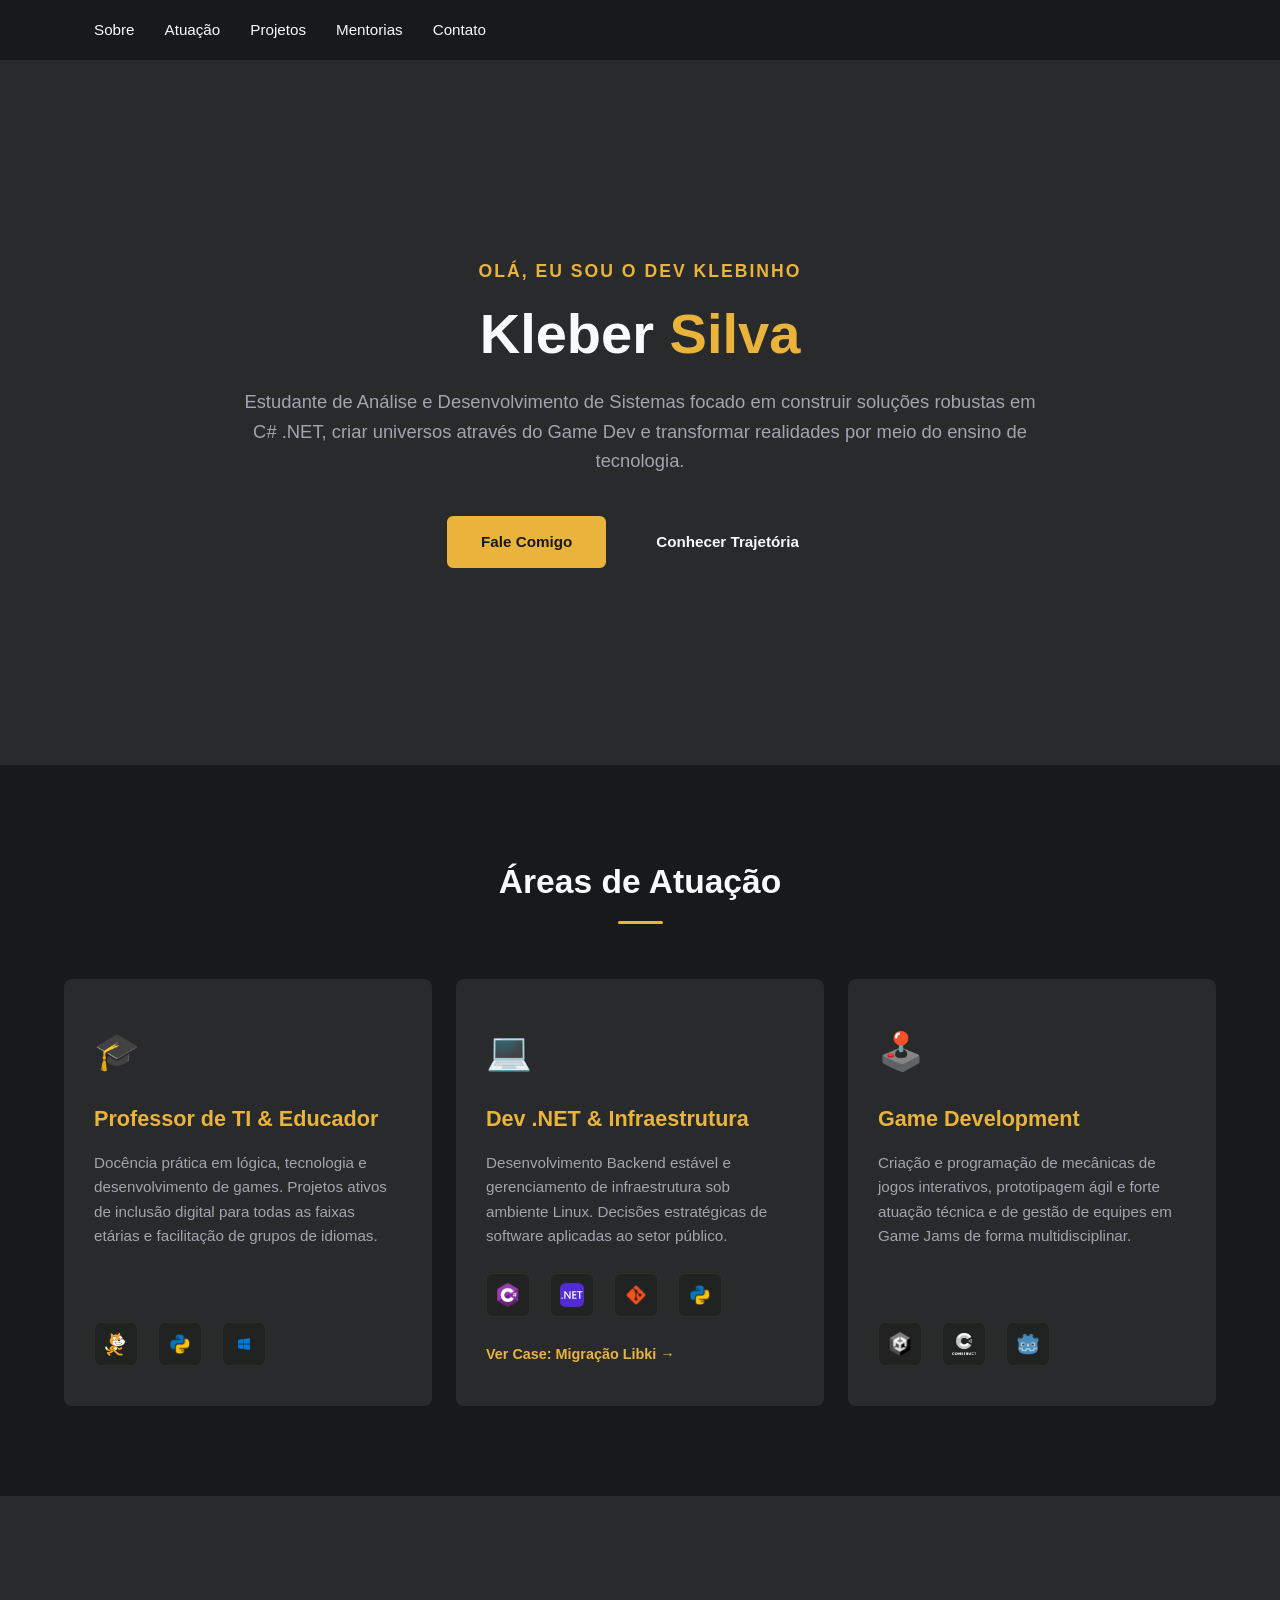
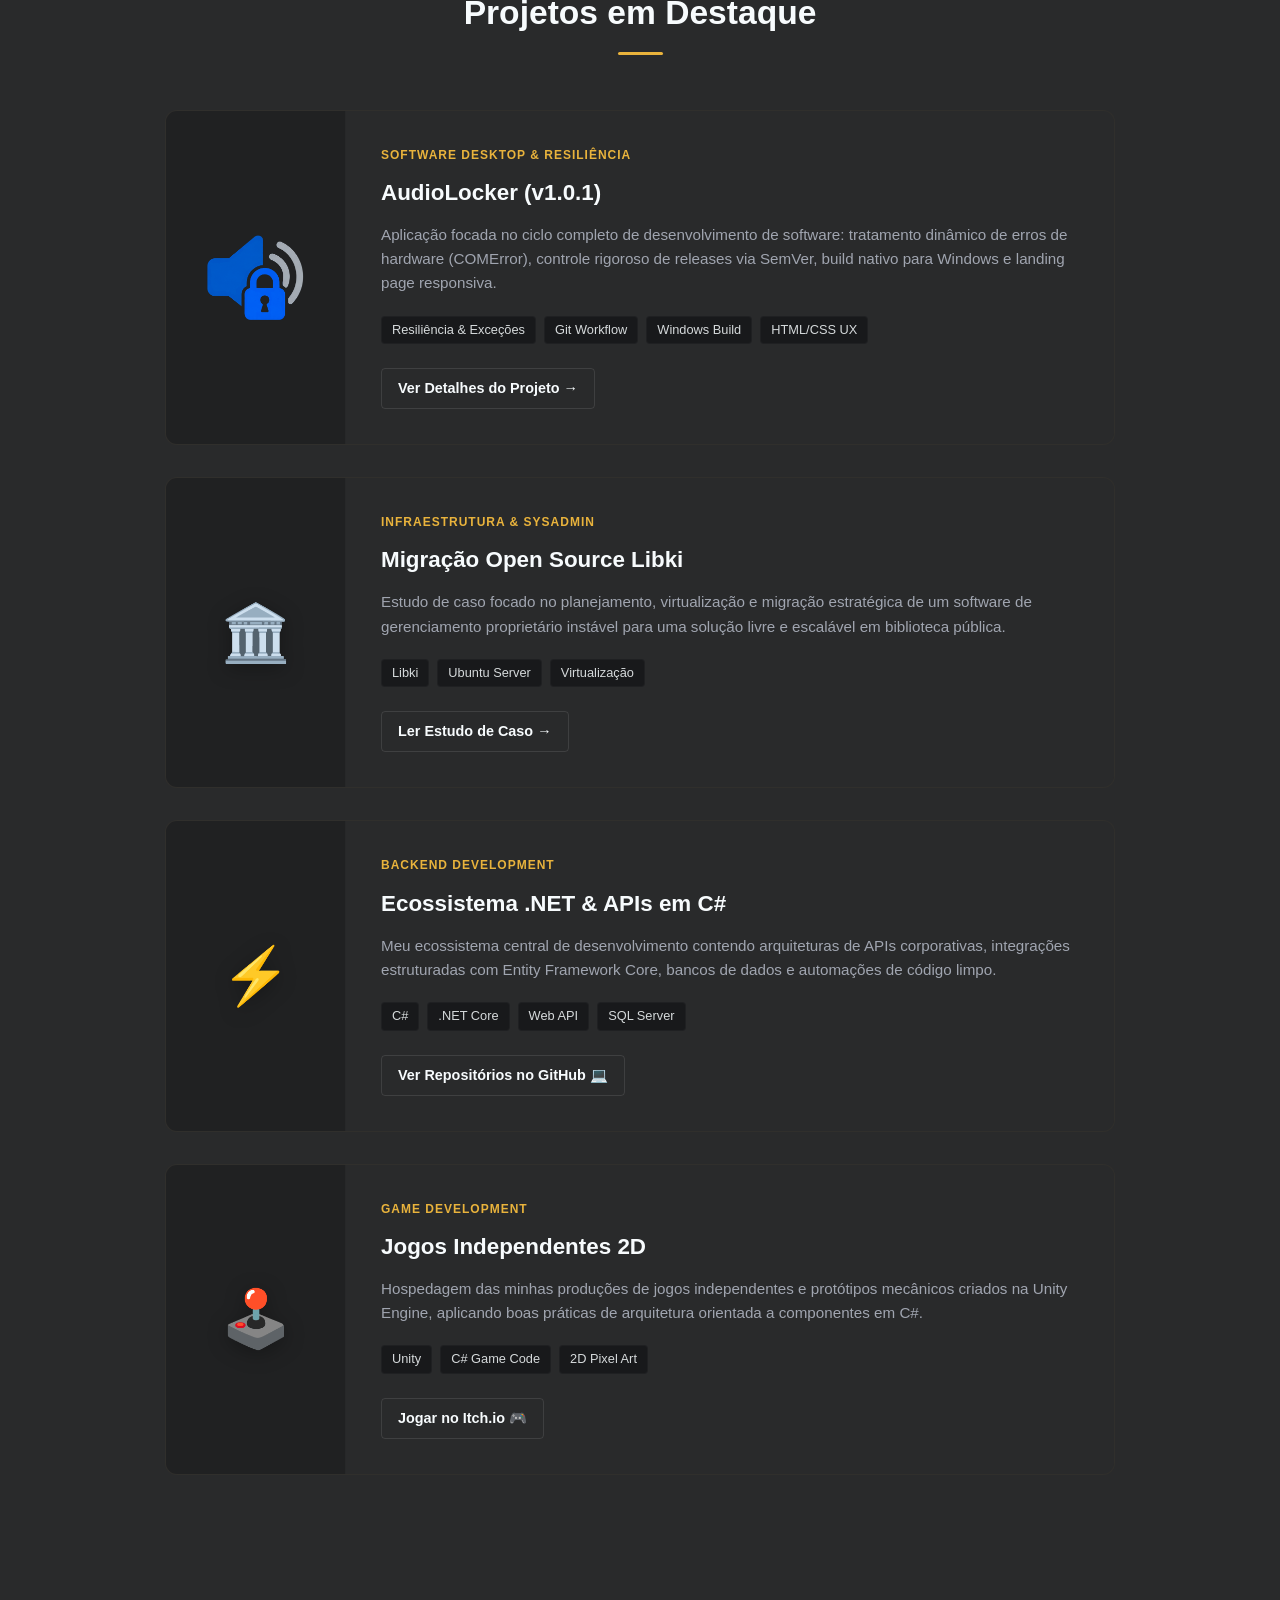
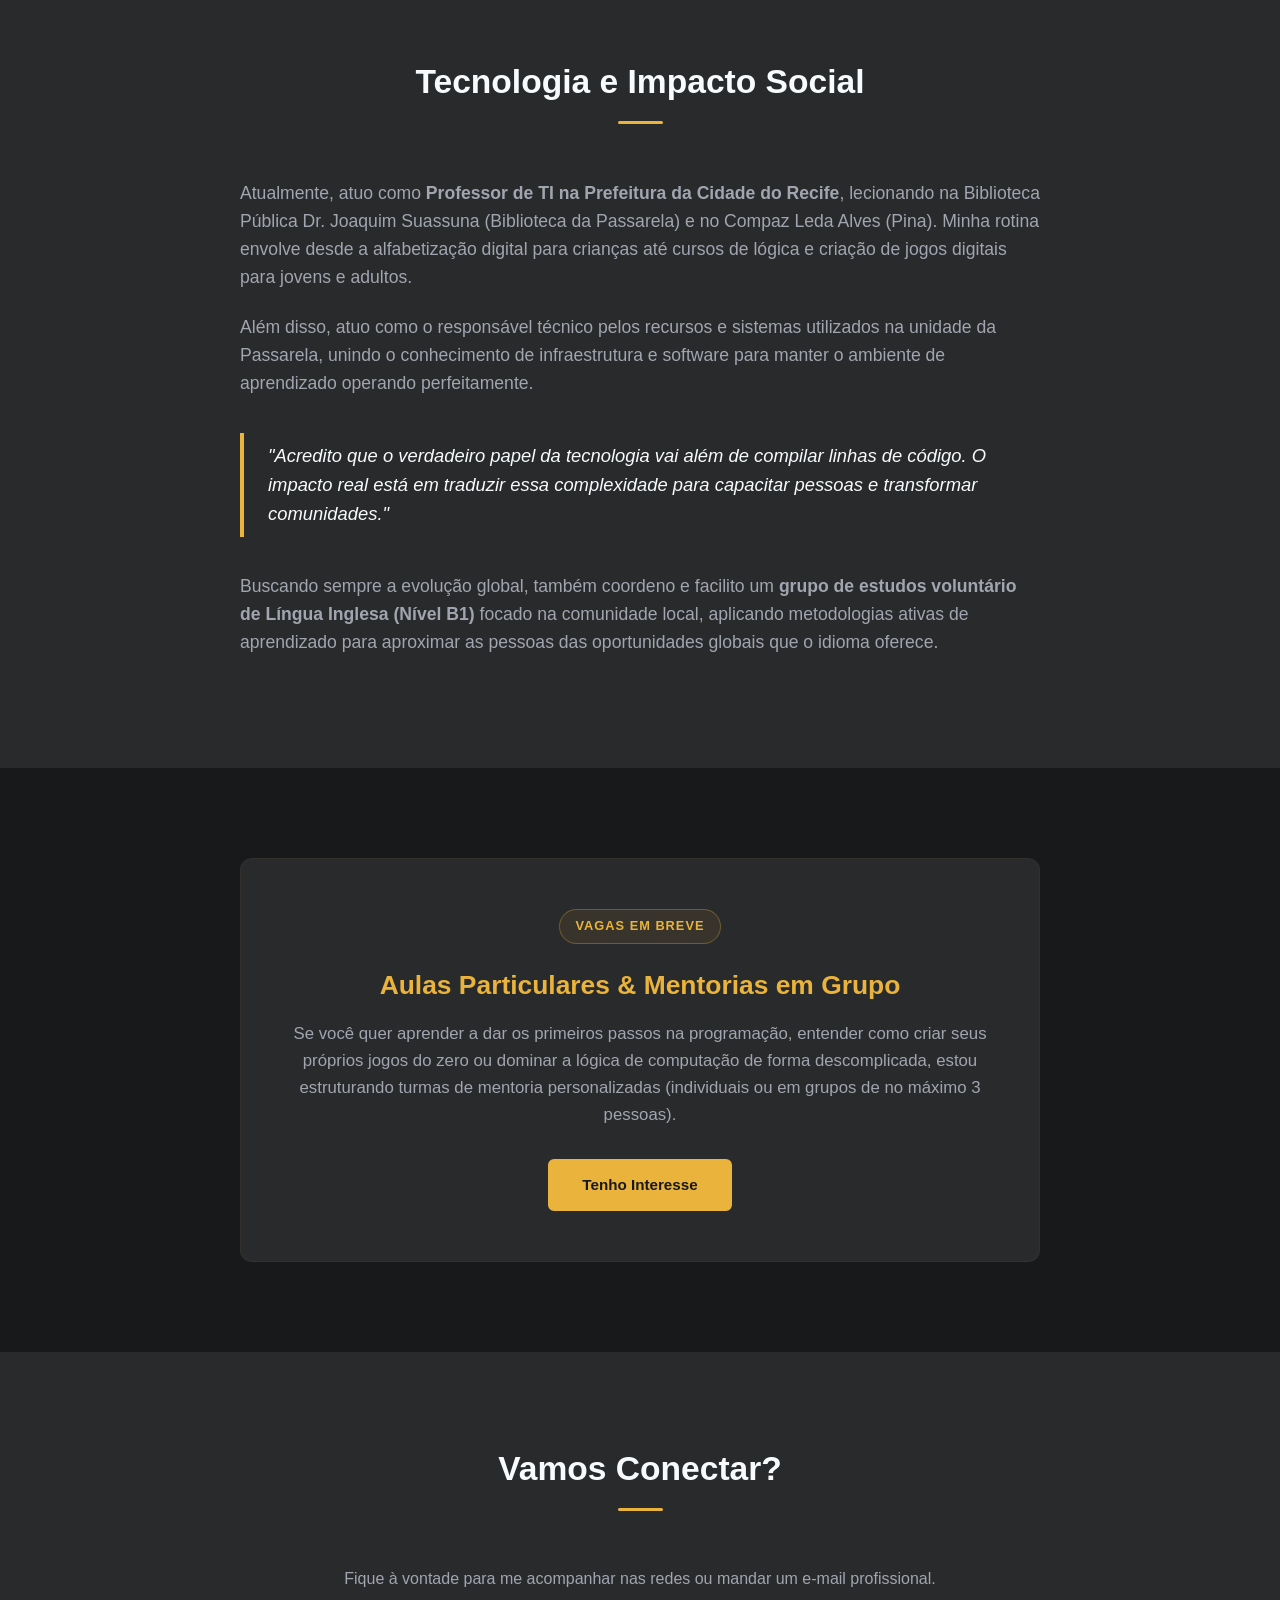
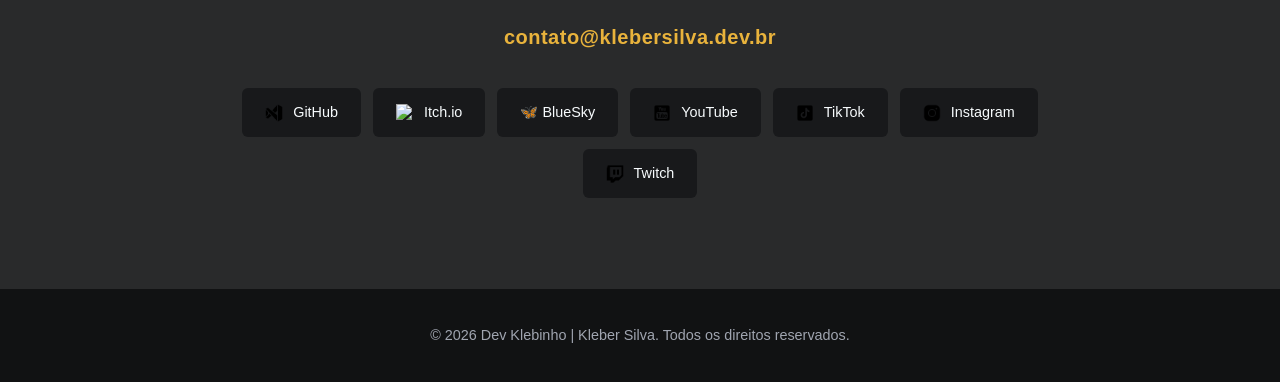
==== commit 545e9fba: "audiolocker case page" ====
--- a/index.html
+++ b/index.html
@@ -4,7 +4,7 @@
     <meta charset="UTF-8">
     <meta name="viewport" content="width=device-width, initial-scale=1.0">
     <title>Kleber Silva | Portfolio</title>
-    <link rel="stylesheet" href="./styles.css">
+    <link rel="stylesheet" href="styles.css">
 </head>
 <body>
 
@@ -68,11 +68,11 @@
                     <div class="icon-box"><img src="Public/Assets/icons/50px/icons8-python-50.png" alt="Python" title="Python"></div>
                 </div>
                 <br>                
-                <!-- Linha a ser adicionada no final do card: -->
                 <a href="cases/case-libki.html" class="case-link" style="color: var(--accent-gold); text-decoration: none; font-weight: 600; margin-top: auto; display: inline-block; font-size: 0.9rem;">
                     Ver Case: Migração Libki →
                 </a>
             </div>
+
             <!-- GAME DEV -->
             <div class="vertical-card">
                 <div class="card-icon">🕹️</div>
@@ -88,14 +88,33 @@
         </div>
     </section>
 
-<!-- PROJETOS SECTION -->
+    <!-- PROJETOS SECTION -->
     <section id="projetos" class="bg-projects-showcase">
         <div class="section-container">
             <h2 class="section-title">Projetos em Destaque</h2>
             
             <div class="projects-showcase-list">
 
-                <!-- PROJETO 1: CASE LIBKI -->
+                <!-- PROJETO 1: AUDIOLOCKER -->
+                <div class="showcase-card">
+                    <div class="showcase-visual">
+                        <img src="cases/audiolocker/AudioLocker_Short_Logo.png" alt="Logo AudioLocker" class="showcase-img">
+                    </div>
+                    <div class="showcase-info">
+                        <span class="showcase-tag">Software Desktop & Resiliência</span>
+                        <h3>AudioLocker (v1.0.1)</h3>
+                        <p>Aplicação focada no ciclo completo de desenvolvimento de software: tratamento dinâmico de erros de hardware (COMError), controle rigoroso de releases via SemVer, build nativo para Windows e landing page responsiva.</p>
+                        <div class="showcase-techs">
+                            <span>Resiliência & Exceções</span>
+                            <span>Git Workflow</span>
+                            <span>Windows Build</span>
+                            <span>HTML/CSS UX</span>
+                        </div>
+                        <a href="cases/audiolocker/audiolocker.html" class="showcase-btn">Ver Detalhes do Projeto →</a>
+                    </div>
+                </div>
+
+                <!-- PROJETO 2: CASE LIBKI -->
                 <div class="showcase-card">
                     <div class="showcase-visual">
                         <span class="showcase-emoji">🏛️</span>
@@ -113,7 +132,7 @@
                     </div>
                 </div>
 
-                <!-- PROJETO 2: GITHUB .NET -->
+                <!-- PROJETO 3: GITHUB .NET -->
                 <div class="showcase-card">
                     <div class="showcase-visual">
                         <span class="showcase-emoji">⚡</span>
@@ -132,7 +151,7 @@
                     </div>
                 </div>
 
-                <!-- PROJETO 3: ITCH.IO GAME DEV -->
+                <!-- PROJETO 4: ITCH.IO GAME DEV -->
                 <div class="showcase-card">
                     <div class="showcase-visual">
                         <span class="showcase-emoji">🕹️</span>
@@ -225,4 +244,4 @@
 
     <script src="script.js"></script>
 </body>
-</html>
+</html>
--- a/styles.css
+++ b/styles.css
@@ -292,9 +292,6 @@
 /* ==========================================================================
    5. PROJETOS EM DESTAQUE (SHOWCASE)
    ========================================================================== */
-.bg-projects-showcase {
-    background-color: #1f2124; 
-}
 
 .projects-showcase-list {
     display: flex;
@@ -396,6 +393,13 @@
     border-color: var(--accent-gold);
 }
 
+.showcase-img {
+    max-width: 100px;
+    max-height: 100px;
+    width: auto;
+    height: auto;
+    object-fit: contain;
+}
 
 /* ==========================================================================
    6. SOBRE & IMPACTO SOCIAL
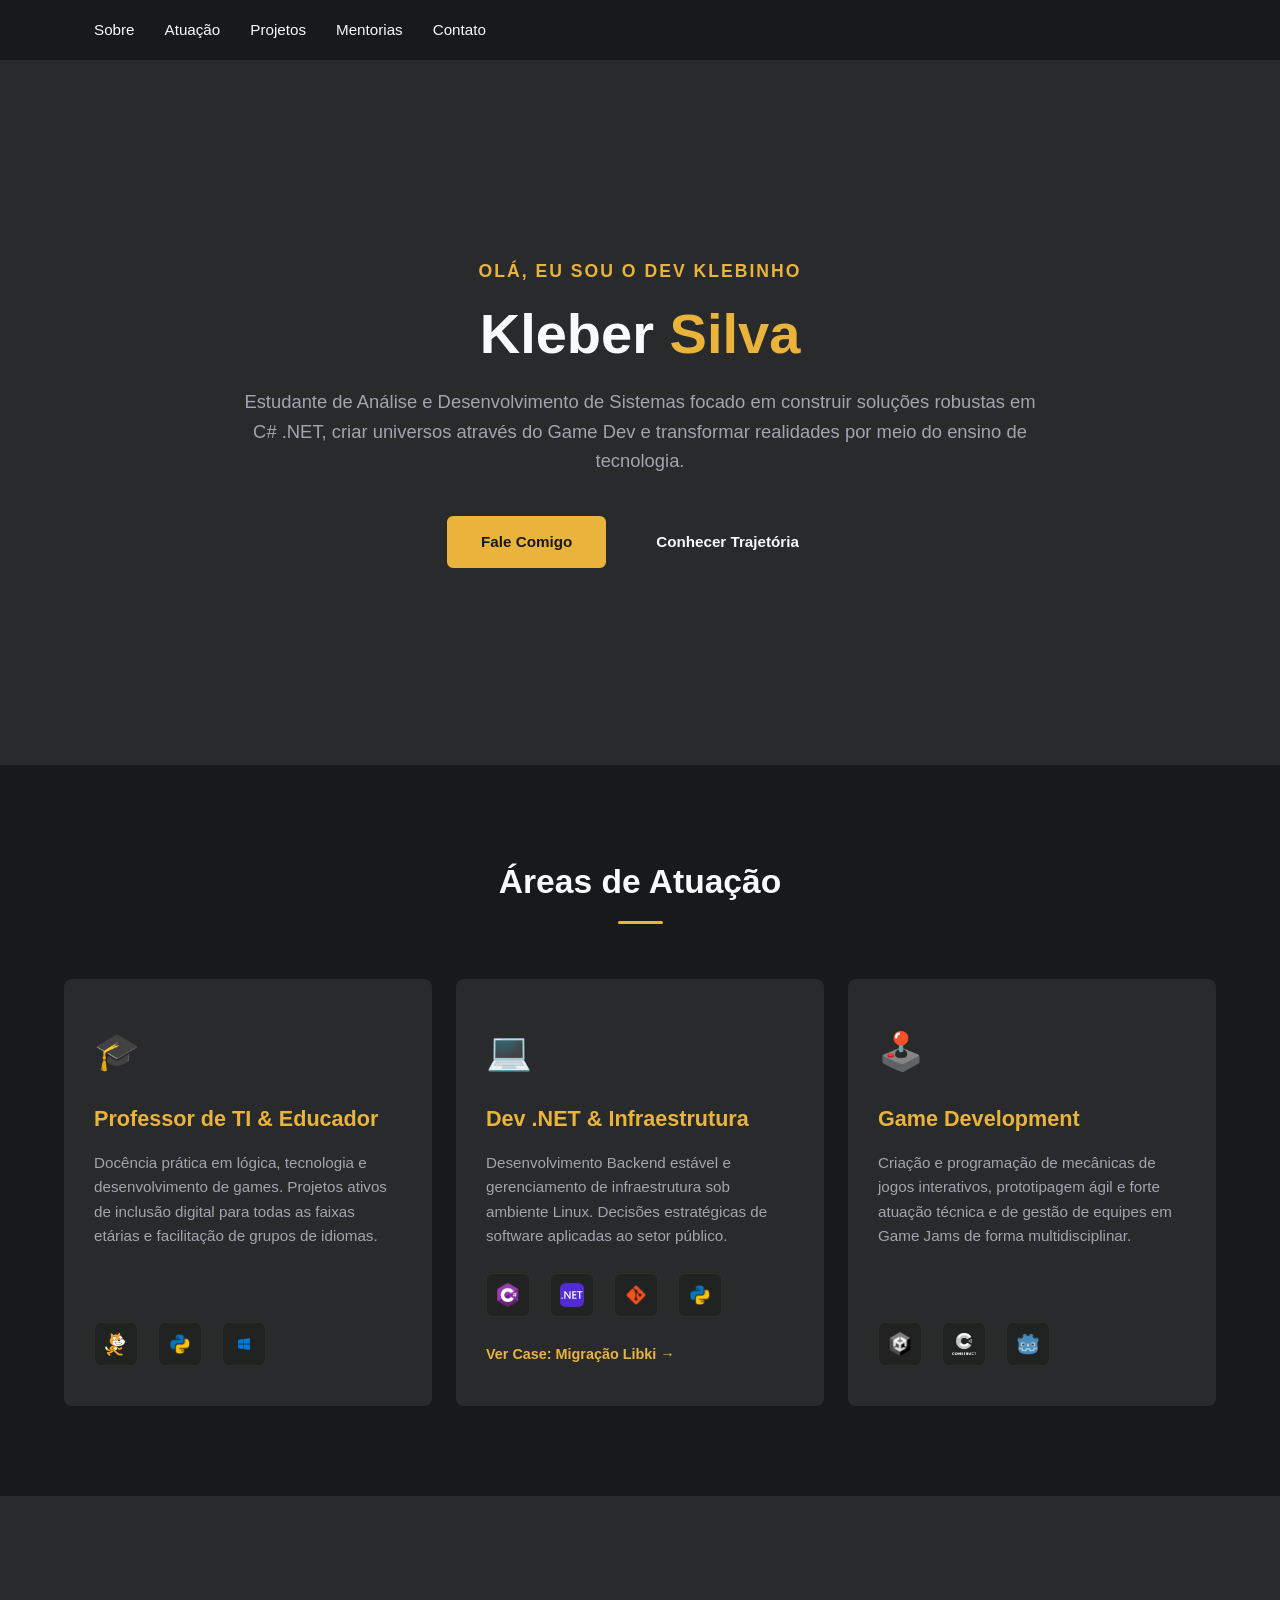
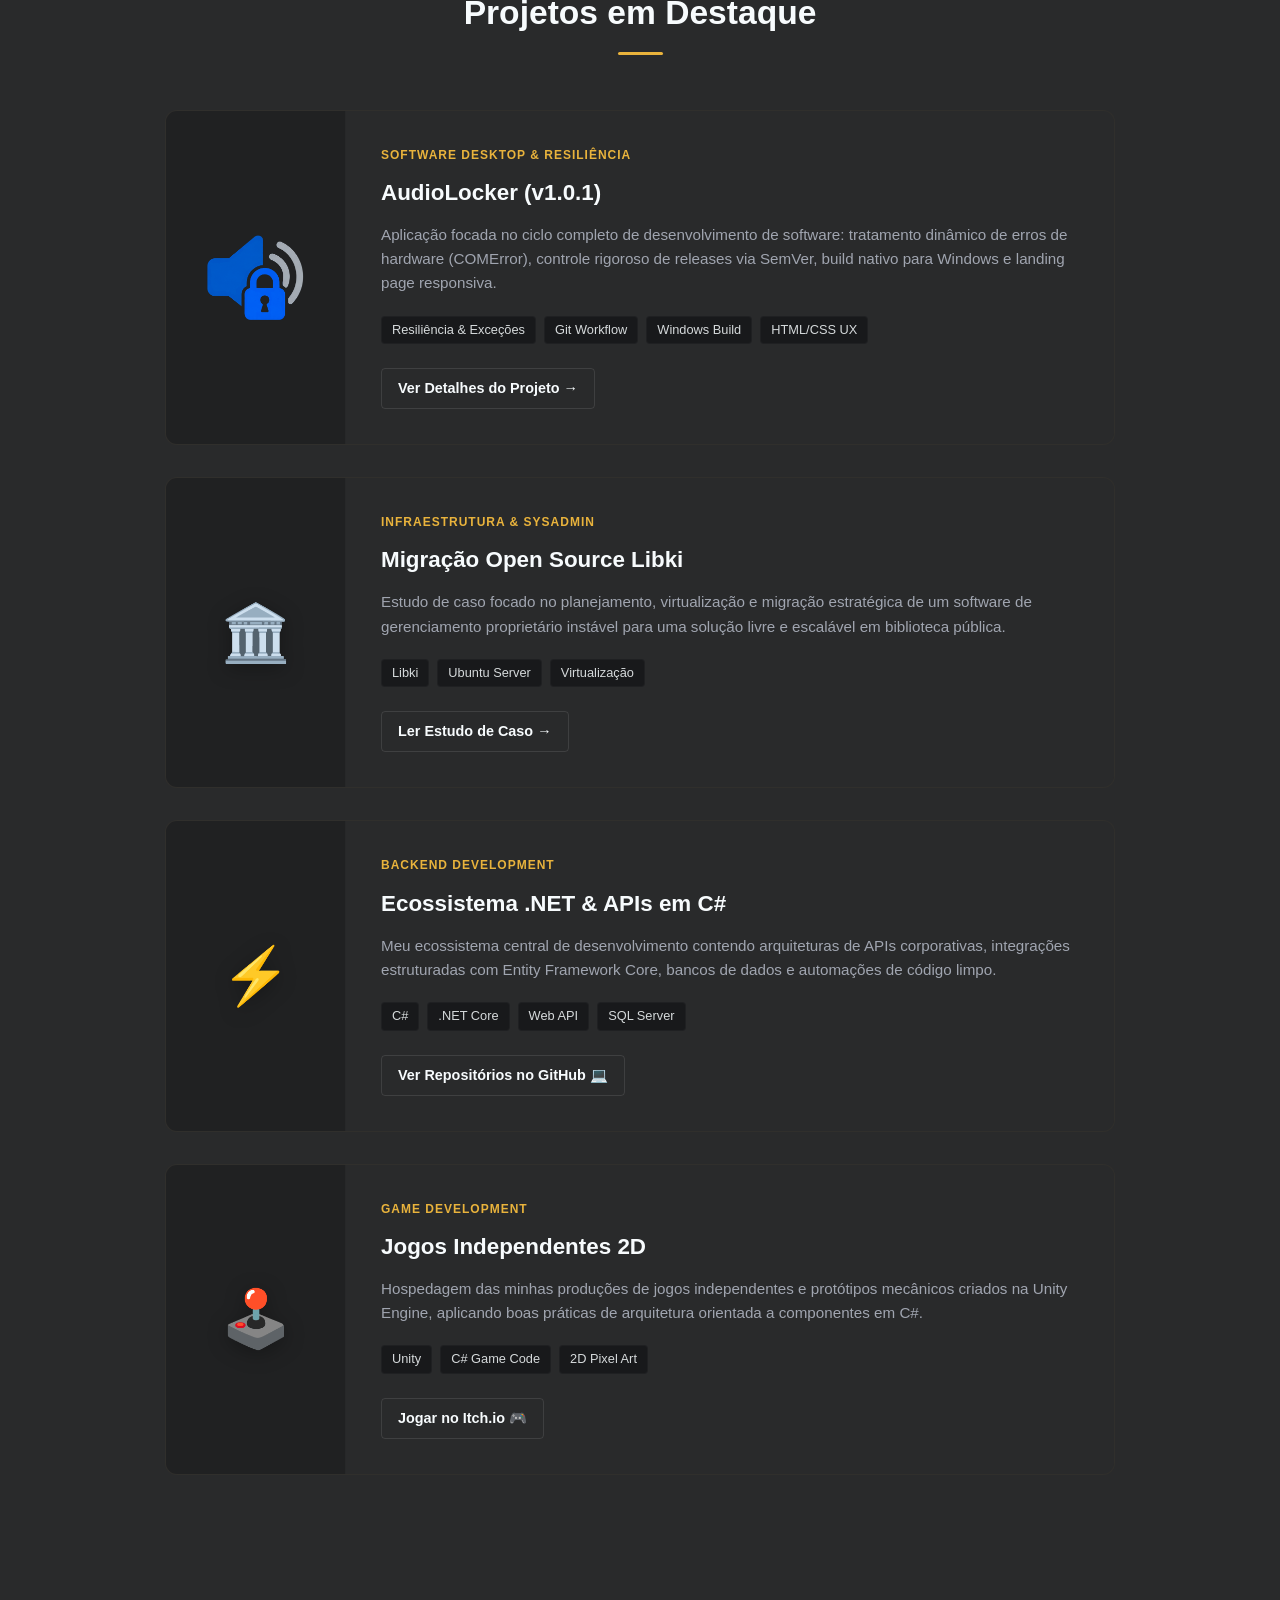
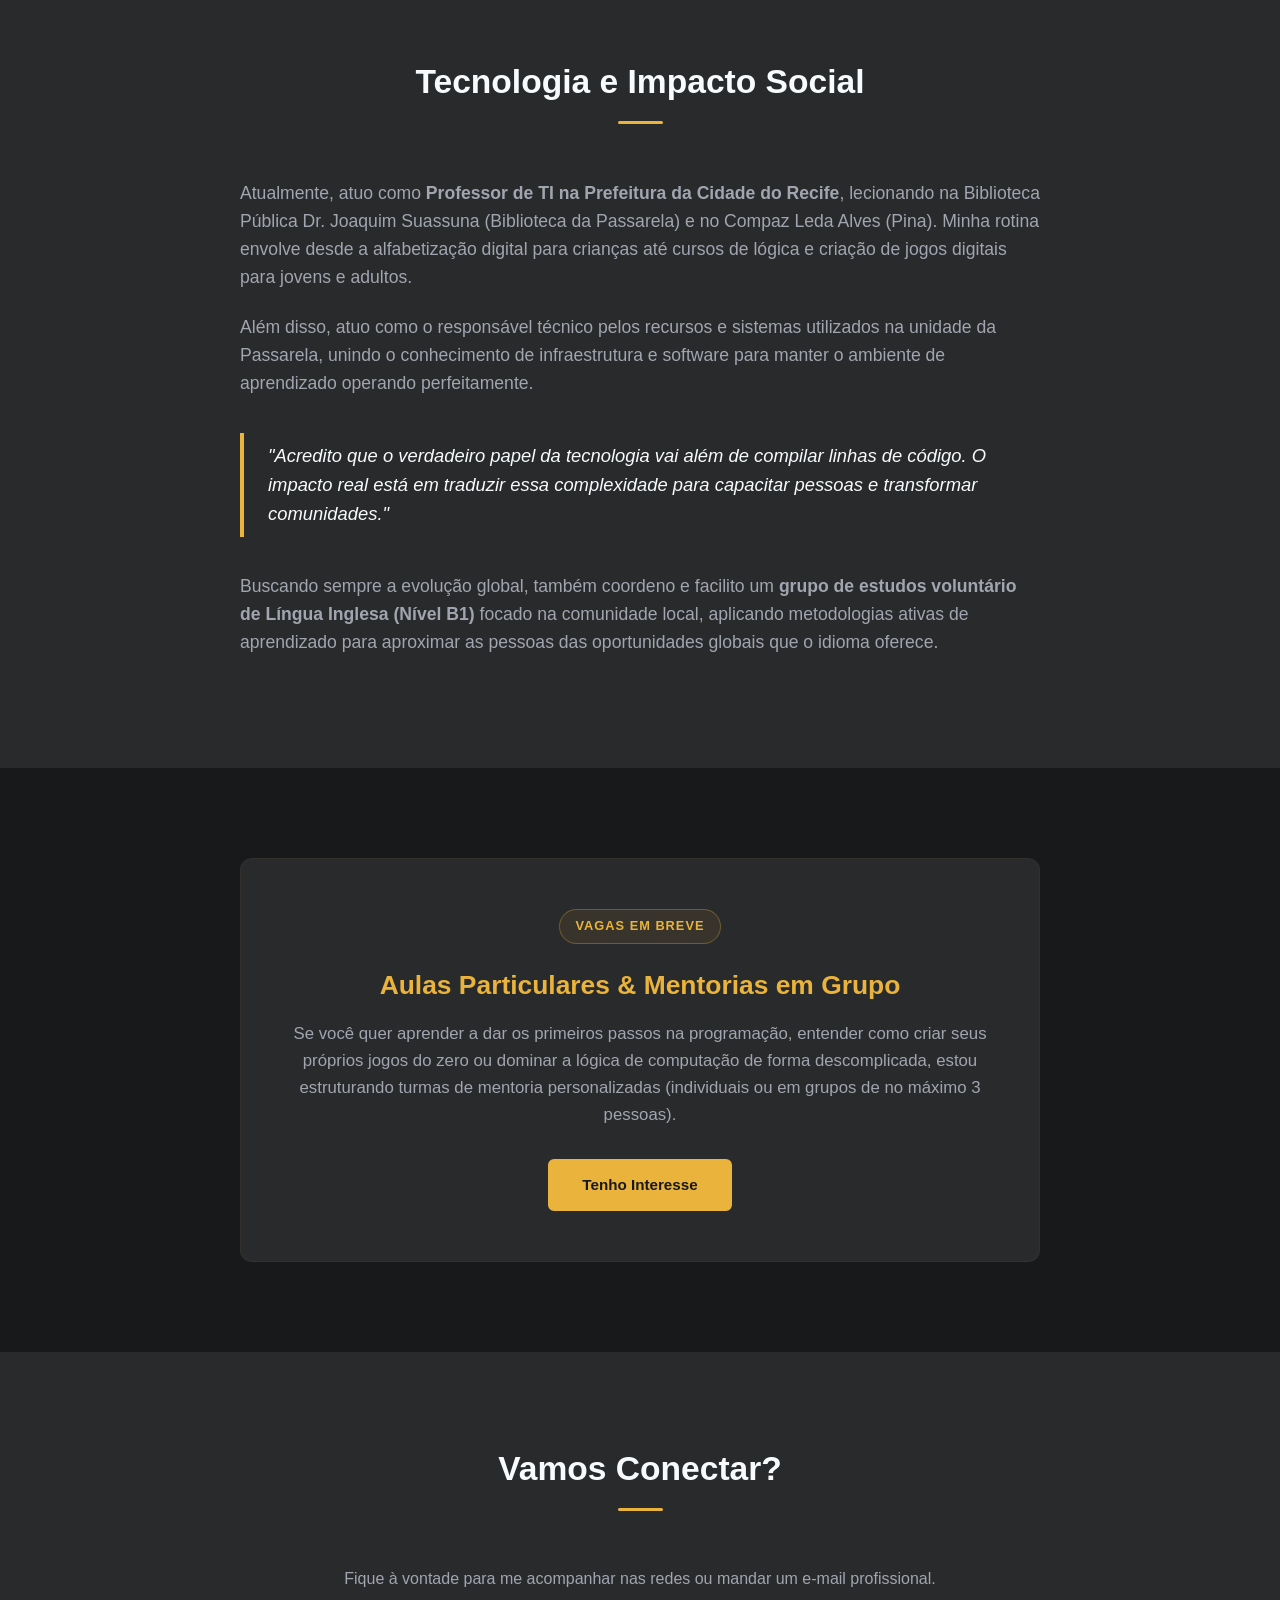
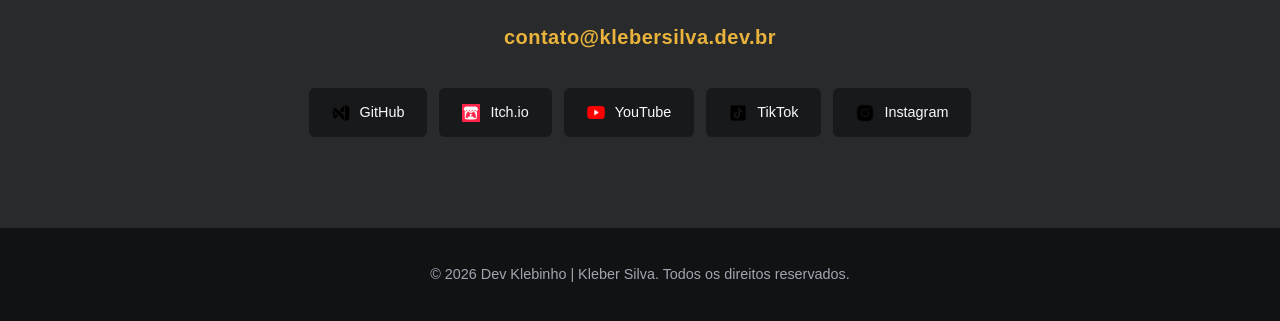
==== commit f207a583: "icon update" ====
--- a/index.html
+++ b/index.html
@@ -110,7 +110,7 @@
                             <span>Windows Build</span>
                             <span>HTML/CSS UX</span>
                         </div>
-                        <a href="cases/audiolocker/audiolocker.html" class="showcase-btn">Ver Detalhes do Projeto →</a>
+                        <a href="./audiolocker.html" class="showcase-btn">Ver Detalhes do Projeto →</a>
                     </div>
                 </div>
 
@@ -216,22 +216,16 @@
                     <img src="Public/Assets/icons/social/icons8-visual-studio-100.png" alt="GitHub" class="social-icon"> GitHub
                 </a>
                 <a href="https://devklebinho.itch.io" target="_blank" class="social-link">
-                    <img src="Public/Assets/icons/social/icons8-itch-io-48.png" alt="Itch.io" class="social-icon"> Itch.io
-                </a>
-                <a href="https://bsky.app/profile/devklebinho.bsky.social" target="_blank" class="social-link">
-                    🦋 BlueSky
+                    <img src="Public/Assets/icons/social/itchio-logo.png" alt="Itch.io" class="social-icon"> Itch.io
                 </a>
                 <a href="https://www.youtube.com/@devklebinho" target="_blank" class="social-link">
-                    <img src="Public/Assets/icons/social/icons8-youtube-100.png" alt="YouTube" class="social-icon"> YouTube
+                    <img src="Public/Assets/icons/social/Youtube_logo.png" alt="YouTube" class="social-icon"> YouTube
                 </a>
                 <a href="https://www.tiktok.com/@devklebinho" target="_blank" class="social-link">
                     <img src="Public/Assets/icons/social/icons8-tiktok-100.png" alt="TikTok" class="social-icon"> TikTok
                 </a>
                 <a href="https://www.instagram.com/devklebinho" target="_blank" class="social-link">
                     <img src="Public/Assets/icons/social/icons8-instagram-100.png" alt="Instagram" class="social-icon"> Instagram
-                </a>
-                <a href="https://twitch.tv/devklebinho" target="_blank" class="social-link">
-                    <img src="Public/Assets/icons/social/icons8-twitch-100.png" alt="Twitch" class="social-icon"> Twitch
                 </a>
             </div>
         </div>
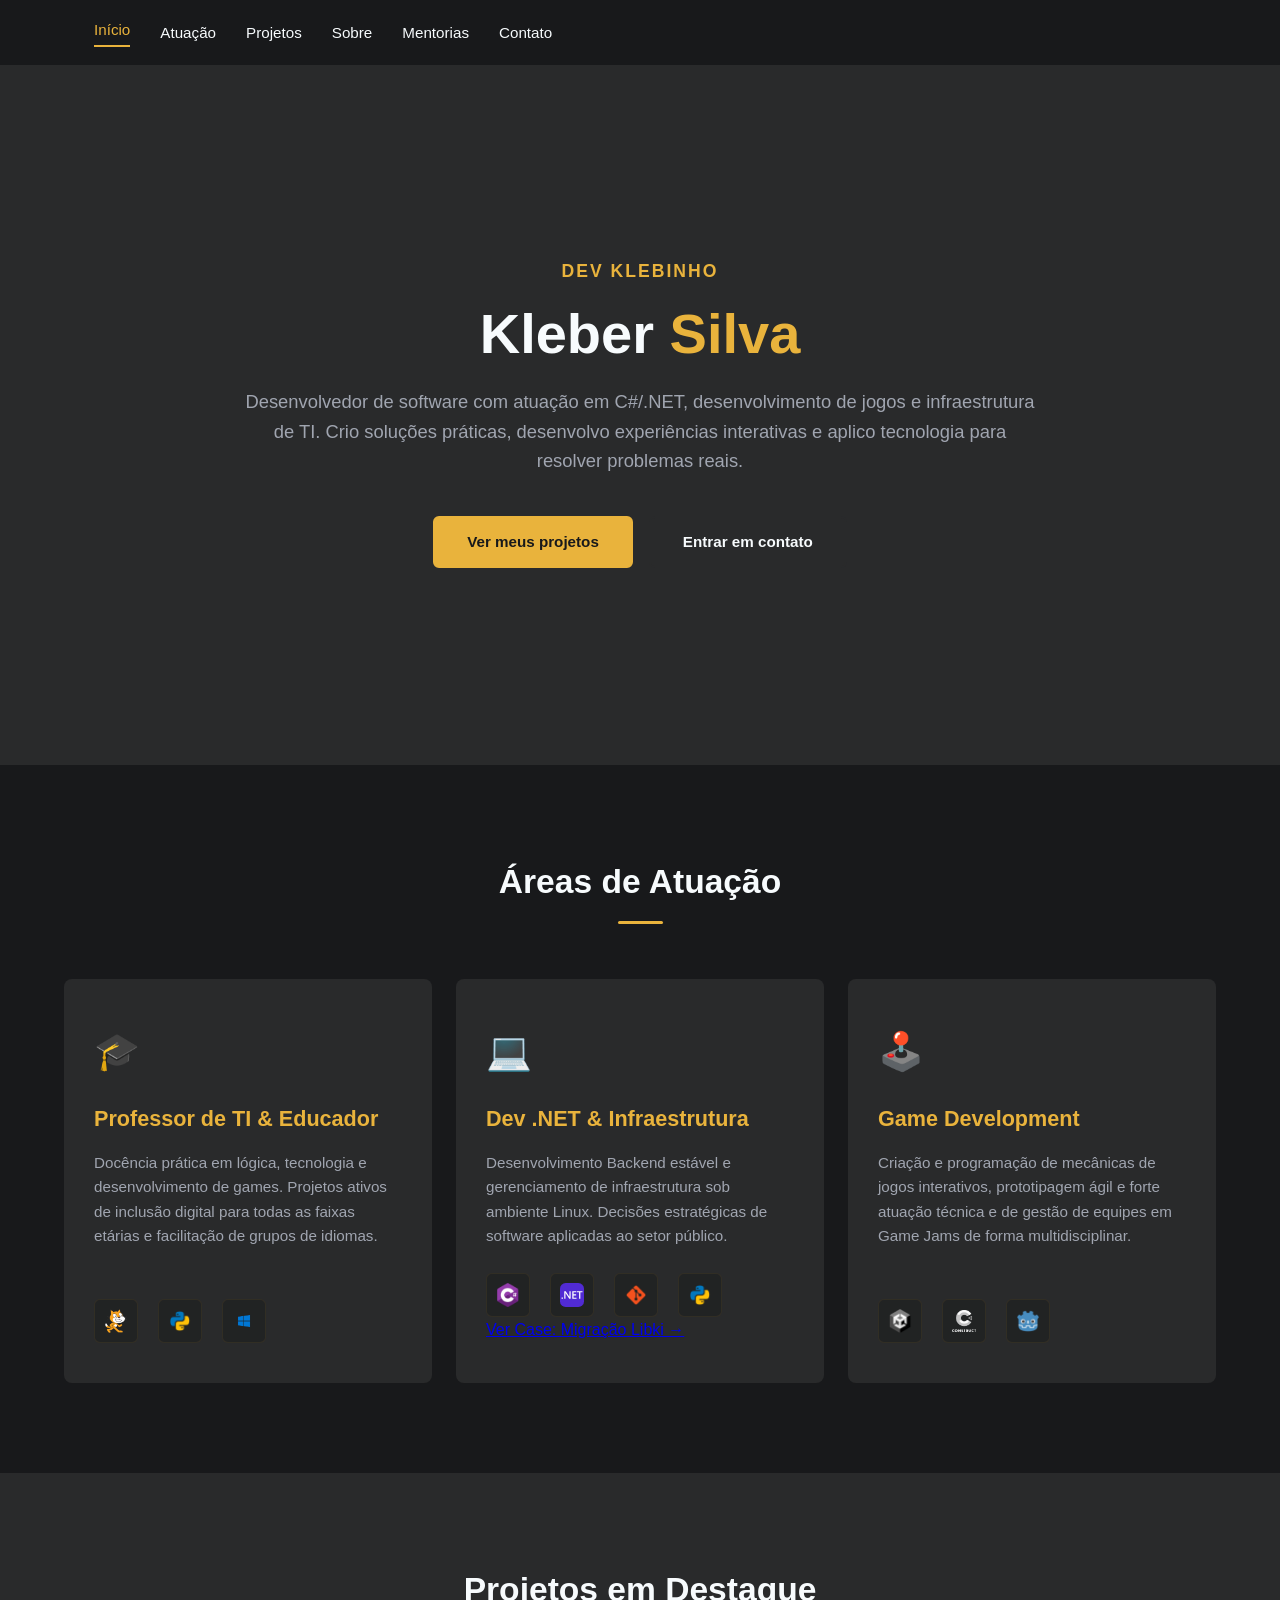
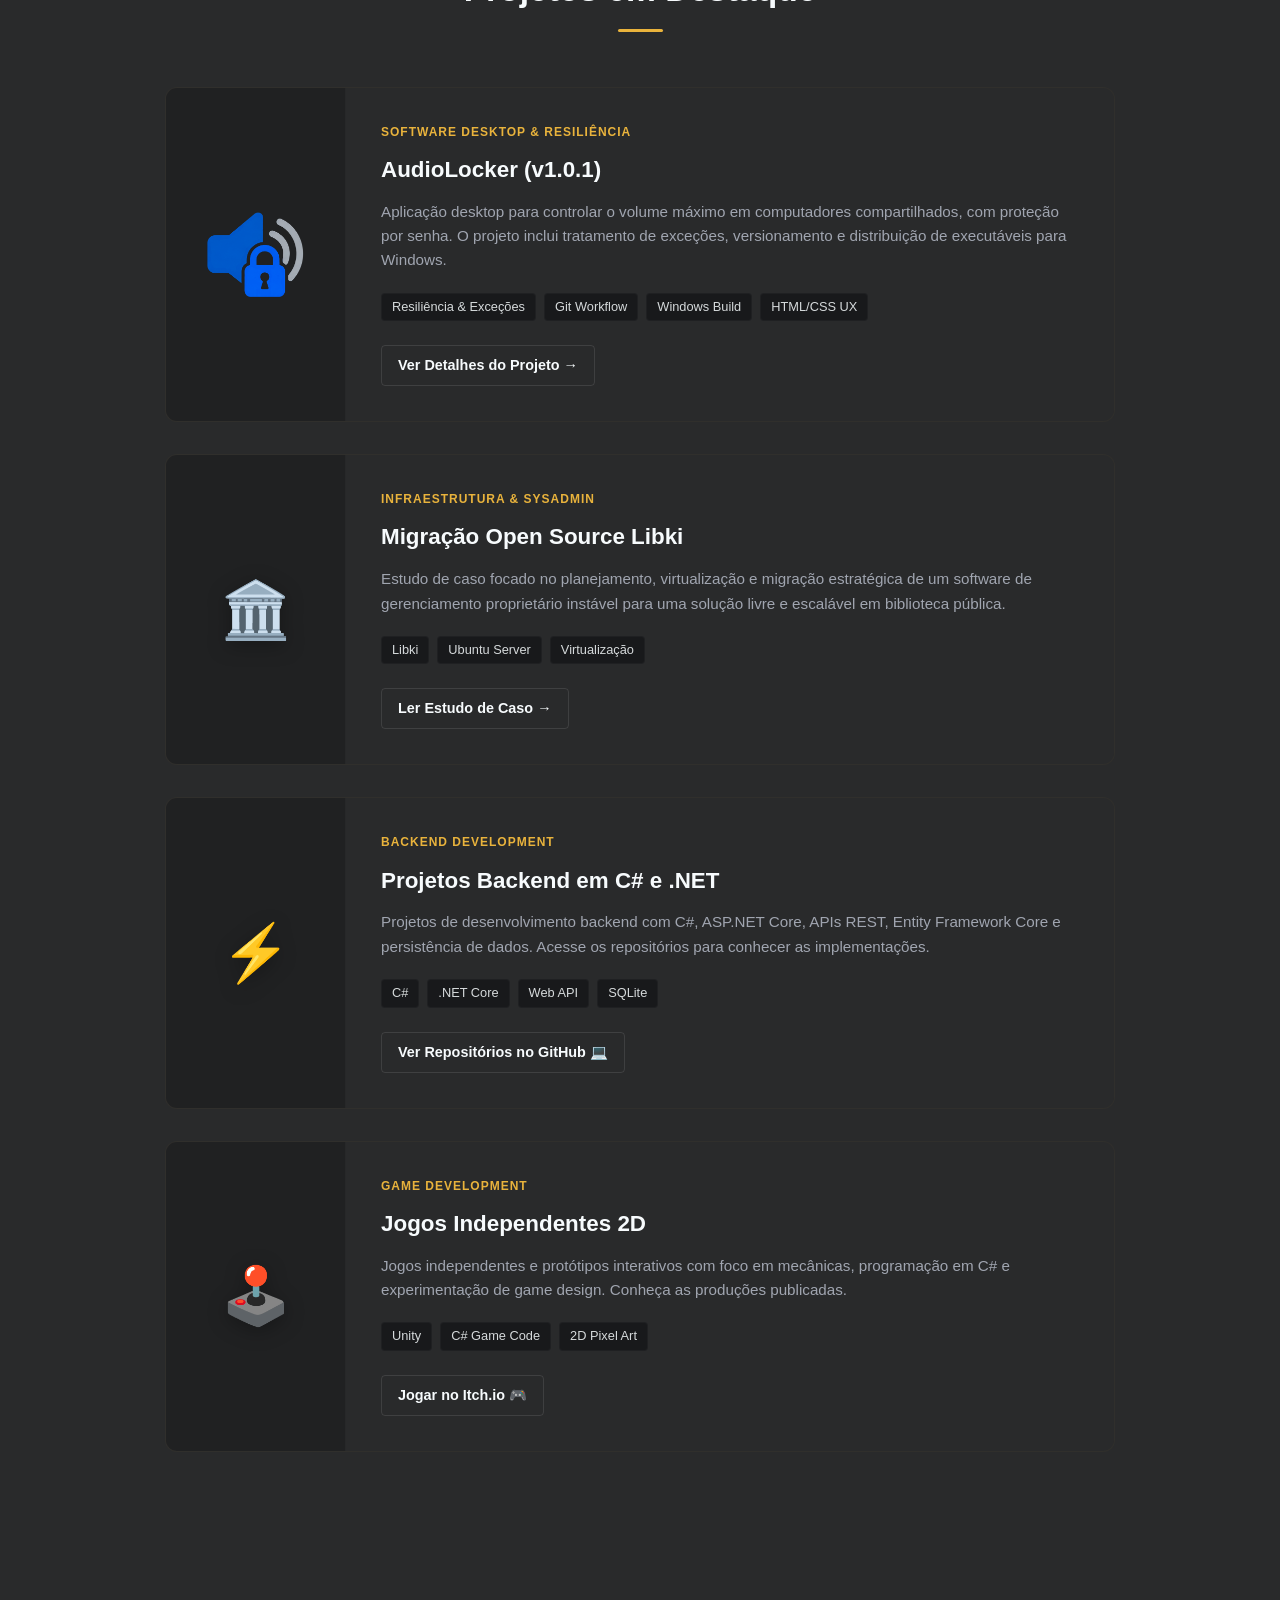
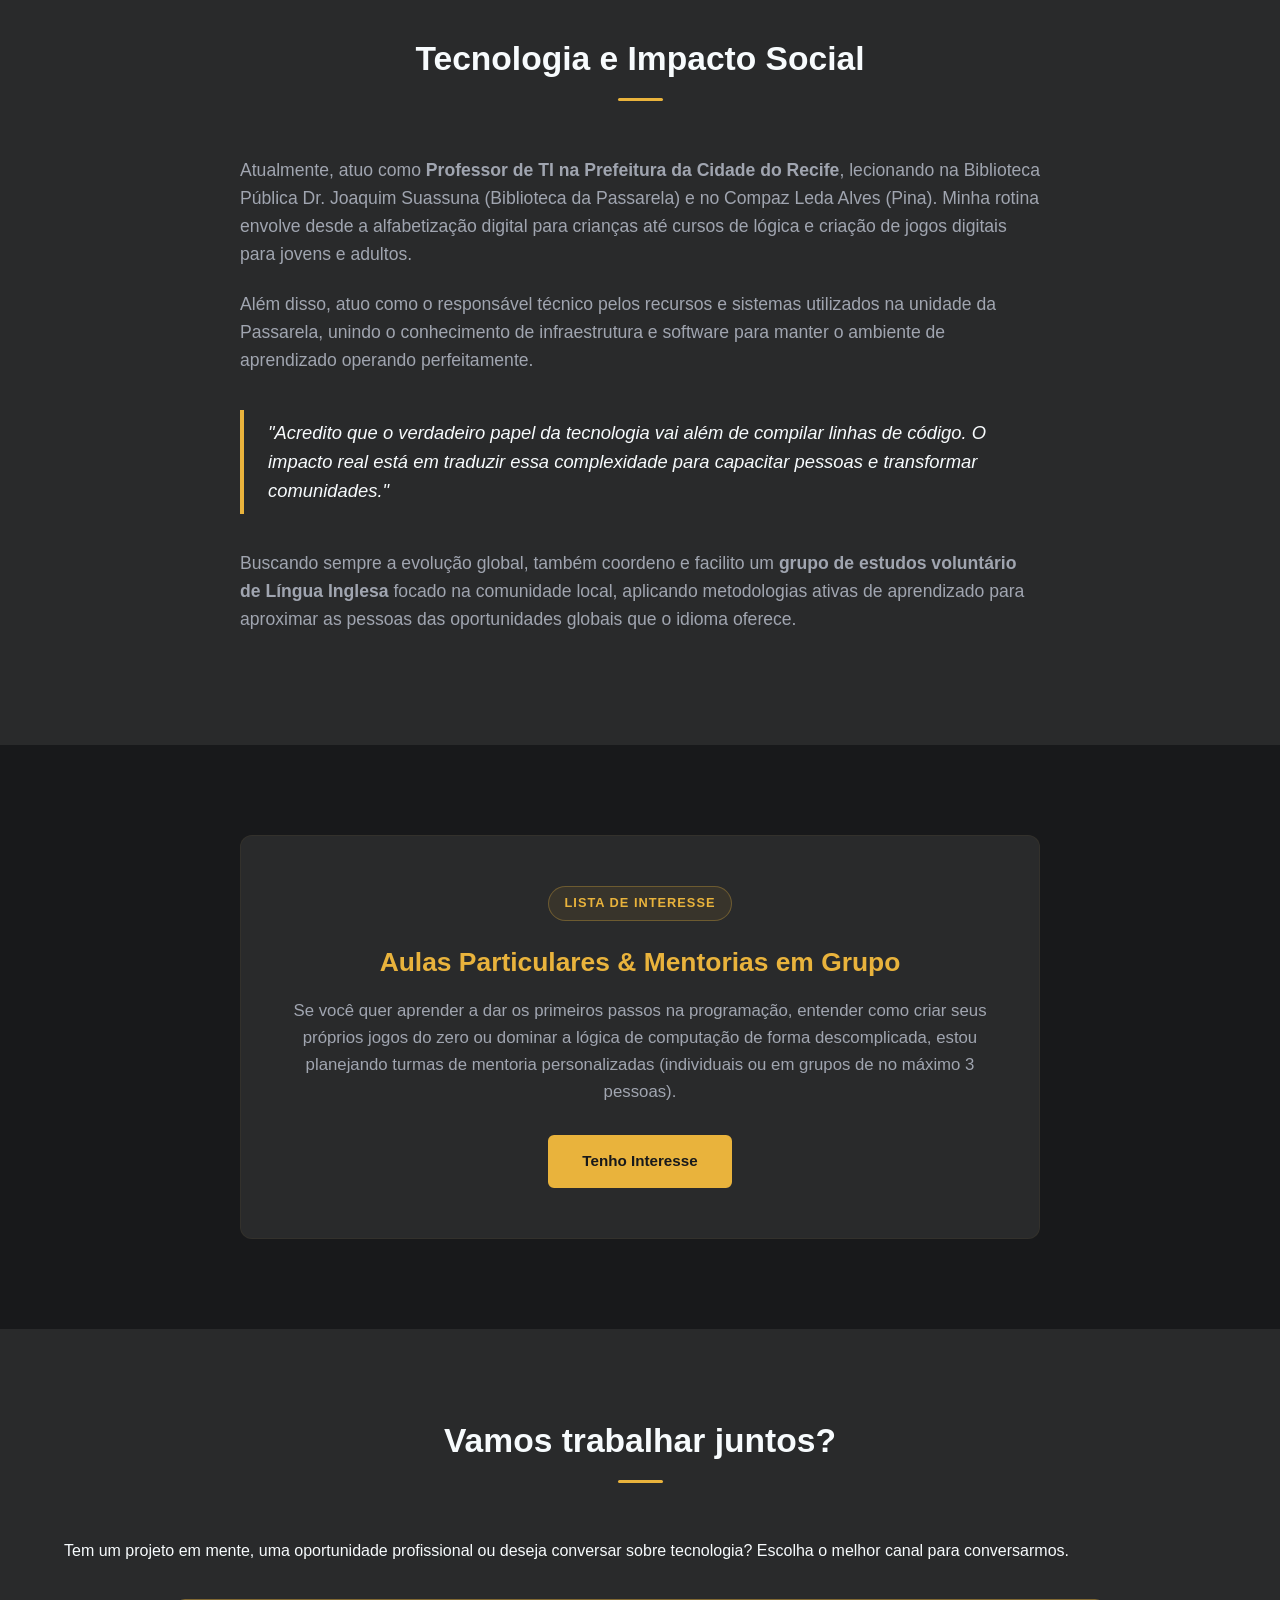
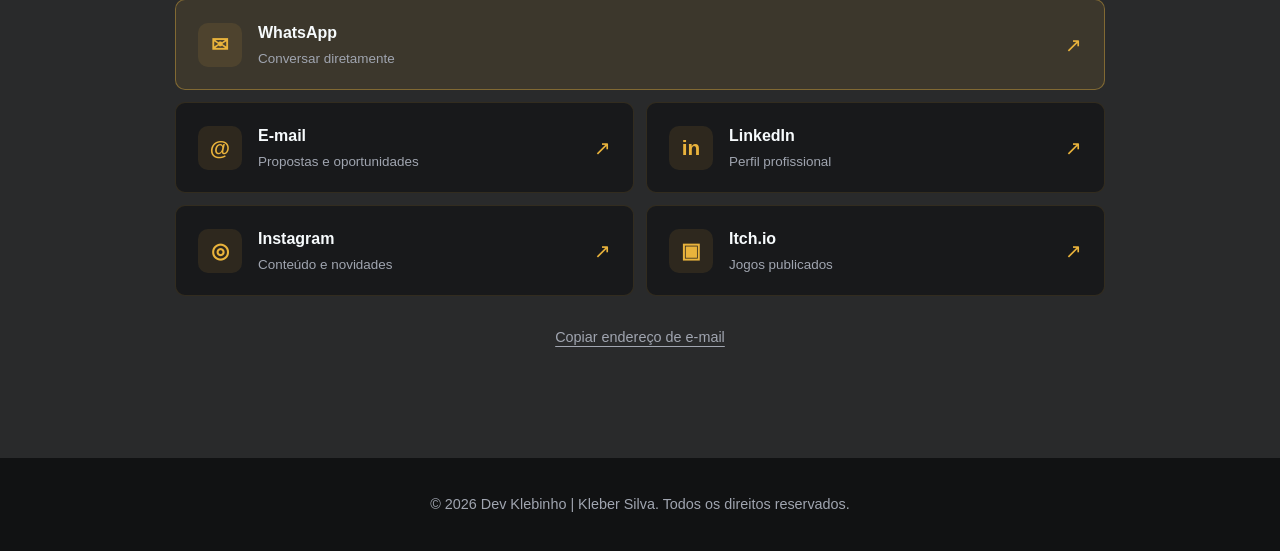
==== commit 9b6147d5: "new copy and style" ====
--- a/index.html
+++ b/index.html
@@ -3,7 +3,19 @@
 <head>
     <meta charset="UTF-8">
     <meta name="viewport" content="width=device-width, initial-scale=1.0">
-    <title>Kleber Silva | Portfolio</title>
+    <title>Kleber Silva | Desenvolvedor C#/.NET e Game Developer</title>
+    <meta name="description" content="Conheça o portfólio de Kleber Silva, desenvolvedor C#/.NET e Game Developer. Projetos de software, jogos digitais, infraestrutura e educação tecnológica.">
+    <meta name="author" content="Kleber Silva">
+    <meta name="theme-color" content="#18191b">
+    <link rel="canonical" href="https://klebersilva.dev.br/">
+    <meta property="og:type" content="website">
+    <meta property="og:locale" content="pt_BR">
+    <meta property="og:title" content="Kleber Silva | Desenvolvedor C#/.NET e Game Developer">
+    <meta property="og:description" content="Projetos de software, jogos digitais e infraestrutura de TI. Conheça o trabalho de Kleber Silva.">
+    <meta property="og:url" content="https://klebersilva.dev.br/">
+    <meta name="twitter:card" content="summary">
+    <meta name="twitter:title" content="Kleber Silva | Desenvolvedor C#/.NET e Game Developer">
+    <meta name="twitter:description" content="Projetos de software, jogos digitais e infraestrutura de TI.">
     <link rel="stylesheet" href="styles.css">
 </head>
 <body>
@@ -11,15 +23,16 @@
     <!-- NAVBAR -->
     <header>
         <div class="nav-container">
-            <button class="menu-toggle" id="mobile-menu" aria-label="Abrir menu">
+            <button class="menu-toggle" id="mobile-menu" aria-label="Abrir menu" aria-controls="primary-navigation" aria-expanded="false">
                 <span class="bar"></span>
                 <span class="bar"></span>
                 <span class="bar"></span>
             </button>
-            <nav class="nav-menu">
+            <nav class="nav-menu" id="primary-navigation" aria-label="Navegação principal">
+                <a href="#inicio">Início</a>
+                <a href="#vertentes">Atuação</a>
+                <a href="#projetos">Projetos</a>
                 <a href="#sobre">Sobre</a>
-                <a href="#vertentes">Atuação</a>                
-                <a href="#projetos">Projetos</a>
                 <a href="#mentorias">Mentorias</a>
                 <a href="#contato">Contato</a>
             </nav>
@@ -27,14 +40,15 @@
     </header>
 
     <!-- HERO SECTION -->
-    <section class="hero">
+    <main id="conteudo">
+    <section class="hero" id="inicio">
         <div class="hero-container">
-            <h2>OLÁ, EU SOU O DEV KLEBINHO</h2>
+            <h2>DEV KLEBINHO</h2>
             <h1>Kleber <span>Silva</span></h1>
-            <p>Estudante de Análise e Desenvolvimento de Sistemas focado em construir soluções robustas em C# .NET, criar universos através do Game Dev e transformar realidades por meio do ensino de tecnologia.</p>
+            <p>Desenvolvedor de software com atuação em C#/.NET, desenvolvimento de jogos e infraestrutura de TI. Crio soluções práticas, desenvolvo experiências interativas e aplico tecnologia para resolver problemas reais.</p>
             <div class="cta-buttons">
-                <a href="#contato" class="btn btn-primary">Fale Comigo</a>
-                <a href="#sobre" class="btn btn-secondary">Conhecer Trajetória</a>
+                <a href="#projetos" class="btn btn-primary">Ver meus projetos</a>
+                <a href="#contato" class="btn btn-secondary">Entrar em contato</a>
             </div>
         </div>
     </section>
@@ -50,9 +64,9 @@
                 <h3>Professor de TI & Educador</h3>
                 <p>Docência prática em lógica, tecnologia e desenvolvimento de games. Projetos ativos de inclusão digital para todas as faixas etárias e facilitação de grupos de idiomas.</p>
                 <div class="tech-icons-grid">
-                    <div class="icon-box"><img src="Public/Assets/icons/scratch-cat.png" alt="scratch" title="Scratch"></div>
-                    <div class="icon-box"><img src="Public/Assets/icons/50px/icons8-python-50.png" alt="Python" title="Python"></div>
-                    <div class="icon-box"><img src="Public/Assets/icons/window-10-logo.webp" alt="windows" title="Windows"></div>
+                    <div class="icon-box"><img loading="lazy" src="Public/Assets/icons/scratch-cat.png" alt="scratch" title="Scratch"></div>
+                    <div class="icon-box"><img loading="lazy" src="Public/Assets/icons/50px/icons8-python-50.png" alt="Python" title="Python"></div>
+                    <div class="icon-box"><img loading="lazy" src="Public/Assets/icons/window-10-logo.webp" alt="windows" title="Windows"></div>
                 </div>
             </div>
 
@@ -62,13 +76,12 @@
                 <h3>Dev .NET & Infraestrutura</h3>
                 <p>Desenvolvimento Backend estável e gerenciamento de infraestrutura sob ambiente Linux. Decisões estratégicas de software aplicadas ao setor público.</p>
                 <div class="tech-icons-grid">
-                    <div class="icon-box"><img src="Public/Assets/icons/100px/c-sharp.png" alt="C#" title="C#"></div>
-                    <div class="icon-box"><img src="Public/Assets/icons/DotNet.svg" alt="DOTNET" title=".NET"></div>
-                    <div class="icon-box"><img src="Public/Assets/icons/50px/icons8-git-50.png" alt="Git" title="Git"></div>
-                    <div class="icon-box"><img src="Public/Assets/icons/50px/icons8-python-50.png" alt="Python" title="Python"></div>
-                </div>
-                <br>                
-                <a href="cases/case-libki.html" class="case-link" style="color: var(--accent-gold); text-decoration: none; font-weight: 600; margin-top: auto; display: inline-block; font-size: 0.9rem;">
+                    <div class="icon-box"><img loading="lazy" src="Public/Assets/icons/100px/c-sharp.png" alt="C#" title="C#"></div>
+                    <div class="icon-box"><img loading="lazy" src="Public/Assets/icons/DotNet.svg" alt="DOTNET" title=".NET"></div>
+                    <div class="icon-box"><img loading="lazy" src="Public/Assets/icons/50px/icons8-git-50.png" alt="Git" title="Git"></div>
+                    <div class="icon-box"><img loading="lazy" src="Public/Assets/icons/50px/icons8-python-50.png" alt="Python" title="Python"></div>
+                </div>
+                <a href="cases/case-libki.html" class="case-link">
                     Ver Case: Migração Libki →
                 </a>
             </div>
@@ -79,9 +92,9 @@
                 <h3>Game Development</h3>
                 <p>Criação e programação de mecânicas de jogos interativos, prototipagem ágil e forte atuação técnica e de gestão de equipes em Game Jams de forma multidisciplinar.</p>
                 <div class="tech-icons-grid">
-                    <div class="icon-box"><img src="Public/Assets/icons/100px/unity-icon.png" alt="Unity" title="Unity"></div>
-                    <div class="icon-box"><img src="Public/Assets/icons/100px/construct-logo.png" alt="Construct 3" title="Construct 3"></div>
-                    <div class="icon-box"><img src="Public/Assets/icons/50px/Godot_icon_50px.png" alt="Godot" title="Godot"></div>
+                    <div class="icon-box"><img loading="lazy" src="Public/Assets/icons/100px/unity-icon.png" alt="Unity" title="Unity"></div>
+                    <div class="icon-box"><img loading="lazy" src="Public/Assets/icons/100px/construct-logo.png" alt="Construct 3" title="Construct 3"></div>
+                    <div class="icon-box"><img loading="lazy" src="Public/Assets/icons/50px/Godot_icon_50px.png" alt="Godot" title="Godot"></div>
                 </div>
             </div>
 
@@ -98,12 +111,12 @@
                 <!-- PROJETO 1: AUDIOLOCKER -->
                 <div class="showcase-card">
                     <div class="showcase-visual">
-                        <img src="cases/audiolocker/AudioLocker_Short_Logo.png" alt="Logo AudioLocker" class="showcase-img">
+                        <img loading="lazy" src="cases/audiolocker/AudioLocker_Short_Logo.png" alt="Logo AudioLocker" class="showcase-img">
                     </div>
                     <div class="showcase-info">
                         <span class="showcase-tag">Software Desktop & Resiliência</span>
                         <h3>AudioLocker (v1.0.1)</h3>
-                        <p>Aplicação focada no ciclo completo de desenvolvimento de software: tratamento dinâmico de erros de hardware (COMError), controle rigoroso de releases via SemVer, build nativo para Windows e landing page responsiva.</p>
+                        <p>Aplicação desktop para controlar o volume máximo em computadores compartilhados, com proteção por senha. O projeto inclui tratamento de exceções, versionamento e distribuição de executáveis para Windows.</p>
                         <div class="showcase-techs">
                             <span>Resiliência & Exceções</span>
                             <span>Git Workflow</span>
@@ -139,15 +152,15 @@
                     </div>
                     <div class="showcase-info">
                         <span class="showcase-tag">Backend Development</span>
-                        <h3>Ecossistema .NET & APIs em C#</h3>
-                        <p>Meu ecossistema central de desenvolvimento contendo arquiteturas de APIs corporativas, integrações estruturadas com Entity Framework Core, bancos de dados e automações de código limpo.</p>
+                        <h3>Projetos Backend em C# e .NET</h3>
+                        <p>Projetos de desenvolvimento backend com C#, ASP.NET Core, APIs REST, Entity Framework Core e persistência de dados. Acesse os repositórios para conhecer as implementações.</p>
                         <div class="showcase-techs">
                             <span>C#</span>
                             <span>.NET Core</span>
                             <span>Web API</span>
-                            <span>SQL Server</span>
-                        </div>
-                        <a href="https://github.com/devklebinho" target="_blank" class="showcase-btn">Ver Repositórios no GitHub 💻</a>
+                            <span>SQLite</span>
+                        </div>
+                        <a href="https://github.com/devklebinho" target="_blank" rel="noopener noreferrer" class="showcase-btn">Ver Repositórios no GitHub 💻</a>
                     </div>
                 </div>
 
@@ -159,13 +172,13 @@
                     <div class="showcase-info">
                         <span class="showcase-tag">Game Development</span>
                         <h3>Jogos Independentes 2D</h3>
-                        <p>Hospedagem das minhas produções de jogos independentes e protótipos mecânicos criados na Unity Engine, aplicando boas práticas de arquitetura orientada a componentes em C#.</p>
+                        <p>Jogos independentes e protótipos interativos com foco em mecânicas, programação em C# e experimentação de game design. Conheça as produções publicadas.</p>
                         <div class="showcase-techs">
                             <span>Unity</span>
                             <span>C# Game Code</span>
                             <span>2D Pixel Art</span>
                         </div>
-                        <a href="https://devklebinho.itch.io" target="_blank" class="showcase-btn">Jogar no Itch.io 🎮</a>
+                        <a href="https://devklebinho.itch.io" target="_blank" rel="noopener noreferrer" class="showcase-btn">Jogar no Itch.io 🎮</a>
                     </div>
                 </div>
 
@@ -186,7 +199,7 @@
                     "Acredito que o verdadeiro papel da tecnologia vai além de compilar linhas de código. O impacto real está em traduzir essa complexidade para capacitar pessoas e transformar comunidades."
                 </div>
 
-                <p>Buscando sempre a evolução global, também coordeno e facilito um <strong>grupo de estudos voluntário de Língua Inglesa (Nível B1)</strong> focado na comunidade local, aplicando metodologias ativas de aprendizado para aproximar as pessoas das oportunidades globais que o idioma oferece.</p>
+                <p>Buscando sempre a evolução global, também coordeno e facilito um <strong>grupo de estudos voluntário de Língua Inglesa</strong> focado na comunidade local, aplicando metodologias ativas de aprendizado para aproximar as pessoas das oportunidades globais que o idioma oferece.</p>
             </div>
         </div>
     </section>
@@ -194,48 +207,56 @@
     <!-- MENTORIAS SECTION -->
     <section id="mentorias" class="section-container">
         <div class="mentoria-box">
-            <span class="badge-vagas">VAGAS EM BREVE</span>
+            <span class="badge-vagas">LISTA DE INTERESSE</span>
             <h3>Aulas Particulares & Mentorias em Grupo</h3>
-            <p>Se você quer aprender a dar os primeiros passos na programação, entender como criar seus próprios jogos do zero ou dominar a lógica de computação de forma descomplicada, estou estruturando turmas de mentoria personalizadas (individuais ou em grupos de no máximo 3 pessoas).</p>
+            <p>Se você quer aprender a dar os primeiros passos na programação, entender como criar seus próprios jogos do zero ou dominar a lógica de computação de forma descomplicada, estou planejando turmas de mentoria personalizadas (individuais ou em grupos de no máximo 3 pessoas).</p>
             <a href="mailto:contato@klebersilva.dev.br?subject=Interesse%20em%20Mentoria%20-%20Site" class="btn btn-primary">Tenho Interesse</a>
         </div>
     </section>
 
-    <!-- CONTACT & SOCIALS SECTION -->
-    <section id="contato" class="bg-alternate">
+    <!-- CONTATO: painel único -->
+    <section id="contato" class="bg-alternate contact-section">
         <div class="section-container">
-            <h2 class="section-title">Vamos Conectar?</h2>
-            <p style="text-align: center; color: var(--text-muted); margin-bottom: 30px;">Fique à vontade para me acompanhar nas redes ou mandar um e-mail profissional.</p>
-            
-            <div style="text-align: center; margin-bottom: 35px;">
-                <p style="font-size: 1.25rem; font-weight: bold; color: var(--accent-gold); letter-spacing: 0.5px;">contato@klebersilva.dev.br</p>
-            </div>
-
-            <div class="social-grid">
-                <a href="https://github.com/devklebinho" target="_blank" class="social-link">
-                    <img src="Public/Assets/icons/social/icons8-visual-studio-100.png" alt="GitHub" class="social-icon"> GitHub
-                </a>
-                <a href="https://devklebinho.itch.io" target="_blank" class="social-link">
-                    <img src="Public/Assets/icons/social/itchio-logo.png" alt="Itch.io" class="social-icon"> Itch.io
-                </a>
-                <a href="https://www.youtube.com/@devklebinho" target="_blank" class="social-link">
-                    <img src="Public/Assets/icons/social/Youtube_logo.png" alt="YouTube" class="social-icon"> YouTube
-                </a>
-                <a href="https://www.tiktok.com/@devklebinho" target="_blank" class="social-link">
-                    <img src="Public/Assets/icons/social/icons8-tiktok-100.png" alt="TikTok" class="social-icon"> TikTok
-                </a>
-                <a href="https://www.instagram.com/devklebinho" target="_blank" class="social-link">
-                    <img src="Public/Assets/icons/social/icons8-instagram-100.png" alt="Instagram" class="social-icon"> Instagram
-                </a>
-            </div>
-        </div>
-    </section>
+            <h2 class="section-title">Vamos trabalhar juntos?</h2>
+            <p class="contact-intro">Tem um projeto em mente, uma oportunidade profissional ou deseja conversar sobre tecnologia? Escolha o melhor canal para conversarmos.</p>
+            <div class="contact-panel" aria-label="Canais de contato e projetos">
+                <a class="contact-card contact-card--featured" href="https://wa.me/5581997671688?text=Ol%C3%A1%2C%20Kleber%21%20Conheci%20seu%20portf%C3%B3lio%20e%20gostaria%20de%20conversar." target="_blank" rel="noopener noreferrer">
+                    <span class="contact-card__icon" aria-hidden="true">✉</span>
+                    <span class="contact-card__body"><strong>WhatsApp</strong><small>Conversar diretamente</small></span>
+                    <span class="contact-card__arrow" aria-hidden="true">↗</span>
+                </a>
+                <a class="contact-card" href="mailto:contato@klebersilva.dev.br?subject=Contato%20pelo%20portf%C3%B3lio">
+                    <span class="contact-card__icon" aria-hidden="true">@</span>
+                    <span class="contact-card__body"><strong>E-mail</strong><small>Propostas e oportunidades</small></span>
+                    <span class="contact-card__arrow" aria-hidden="true">↗</span>
+                </a>
+                <a class="contact-card" href="https://www.linkedin.com/in/devklebinho/" target="_blank" rel="noopener noreferrer">
+                    <span class="contact-card__icon" aria-hidden="true">in</span>
+                    <span class="contact-card__body"><strong>LinkedIn</strong><small>Perfil profissional</small></span>
+                    <span class="contact-card__arrow" aria-hidden="true">↗</span>
+                </a>
+                <a class="contact-card" href="https://www.instagram.com/devklebinho" target="_blank" rel="noopener noreferrer">
+                    <span class="contact-card__icon" aria-hidden="true">◎</span>
+                    <span class="contact-card__body"><strong>Instagram</strong><small>Conteúdo e novidades</small></span>
+                    <span class="contact-card__arrow" aria-hidden="true">↗</span>
+                </a>
+                <a class="contact-card" href="https://devklebinho.itch.io" target="_blank" rel="noopener noreferrer">
+                    <span class="contact-card__icon" aria-hidden="true">▣</span>
+                    <span class="contact-card__body"><strong>Itch.io</strong><small>Jogos publicados</small></span>
+                    <span class="contact-card__arrow" aria-hidden="true">↗</span>
+                </a>
+            </div>
+            <button class="copy-email" type="button" data-email="contato@klebersilva.dev.br" aria-label="Copiar endereço de e-mail">Copiar endereço de e-mail</button>
+            <span id="copy-feedback" class="sr-only" role="status" aria-live="polite"></span>
+        </div>
+    </section>
+    </main>
 
     <!-- FOOTER -->
     <footer>
         <p>&copy; 2026 Dev Klebinho | Kleber Silva. Todos os direitos reservados.</p>
     </footer>
 
-    <script src="script.js"></script>
+    <script src="script.js" defer></script>
 </body>
 </html>
--- a/styles.css
+++ b/styles.css
@@ -596,4 +596,26 @@
     .showcase-info {
         padding: 24px;
     }
-}+}
+/* v2: navegação linear e painel de contato unificado */
+.nav-menu a[aria-current="location"] { color: var(--accent-gold); }
+.nav-menu a[aria-current="location"]::after { content: ""; display: block; height: 2px; background: var(--accent-gold); margin-top: 3px; }
+.contact-section .section-container { padding-block: 85px 100px; }
+.contact-panel { max-width: 930px; margin: 36px auto 0; display: grid; grid-template-columns: repeat(2, minmax(0, 1fr)); gap: 12px; }
+.contact-card { display: flex; align-items: center; gap: 16px; min-width: 0; padding: 20px 22px; background: var(--bg-dark); border: 1px solid rgba(233,179,60,.12); border-radius: 10px; text-decoration: none; color: var(--text-light); transition: border-color .25s, transform .25s, background-color .25s, box-shadow .25s; }
+.contact-card:hover, .contact-card:focus-visible { transform: translateY(-3px); border-color: var(--accent-gold); box-shadow: 0 8px 22px rgba(0,0,0,.15); }
+.contact-card--featured { grid-column: 1 / -1; background: rgba(233,179,60,.10); border-color: rgba(233,179,60,.4); }
+.contact-card__icon { flex: 0 0 44px; width: 44px; height: 44px; border-radius: 10px; display: grid; place-items: center; color: var(--accent-gold); background: rgba(233,179,60,.10); font-weight: 800; font-size: 1.3rem; }
+.contact-card__body { display: flex; flex-direction: column; gap: 2px; min-width: 0; }
+.contact-card__body strong { font-size: 1rem; }
+.contact-card__body small { color: var(--text-muted); font-size: .84rem; }
+.contact-card__arrow { margin-left: auto; font-size: 1.25rem; color: var(--accent-gold); }
+.copy-email { display: block; margin: 22px auto 0; padding: 8px 14px; border: 0; background: transparent; color: var(--text-muted); cursor: pointer; text-decoration: underline; text-underline-offset: 4px; font: inherit; font-size: .9rem; }
+.copy-email:hover { color: var(--accent-gold); }
+.sr-only { position: absolute; width: 1px; height: 1px; padding: 0; margin: -1px; overflow: hidden; clip: rect(0,0,0,0); white-space: nowrap; border: 0; }
+/* JS adds this class only when IntersectionObserver and reduced-motion support are available */
+.reveal-ready .reveal:not(.is-visible) { opacity: 0; transform: translateY(18px); }
+.reveal-ready .reveal { transition: opacity .55s ease, transform .55s ease; }
+.reveal-ready .reveal.is-visible { opacity: 1; transform: none; }
+@media (max-width: 768px) { .contact-panel { grid-template-columns: 1fr; } .contact-card--featured { grid-column: auto; } .contact-card { padding: 16px; } }
+@media (prefers-reduced-motion: reduce) { .reveal-ready .reveal { opacity: 1 !important; transform: none !important; } }
